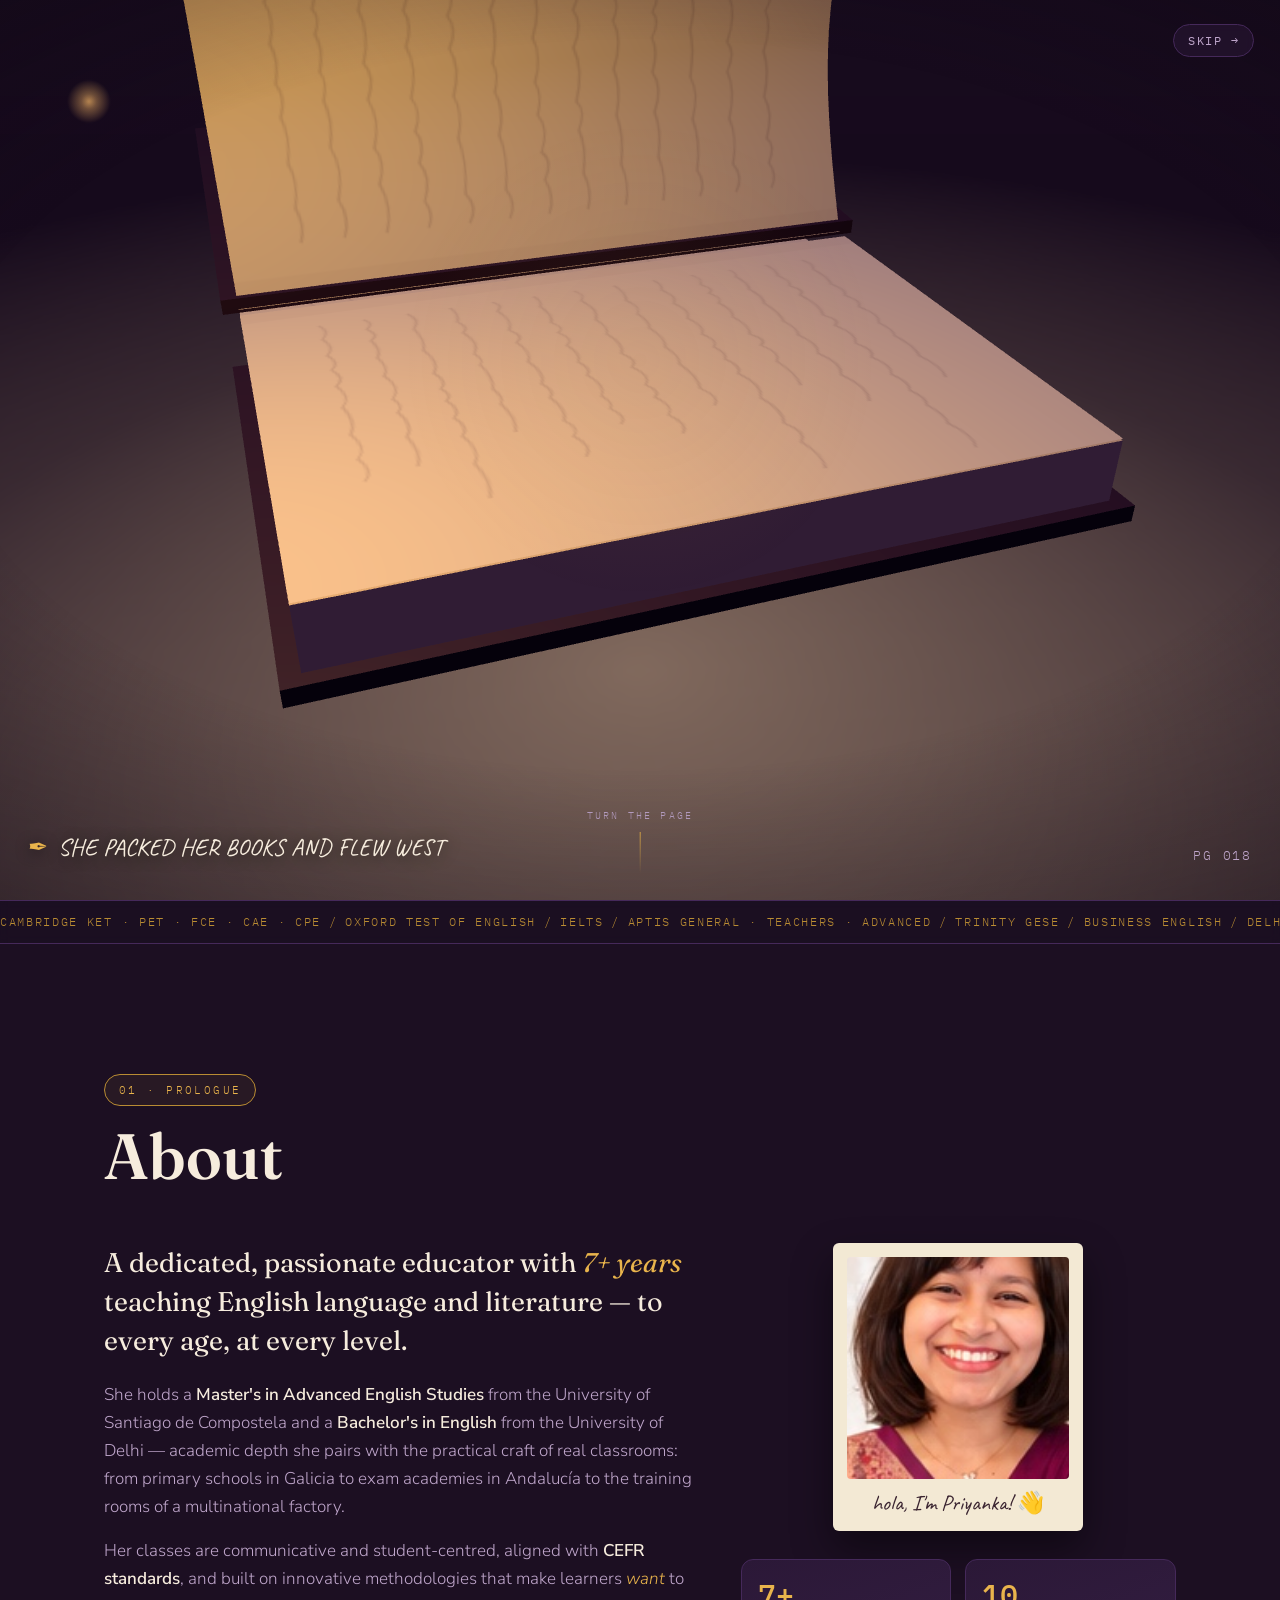
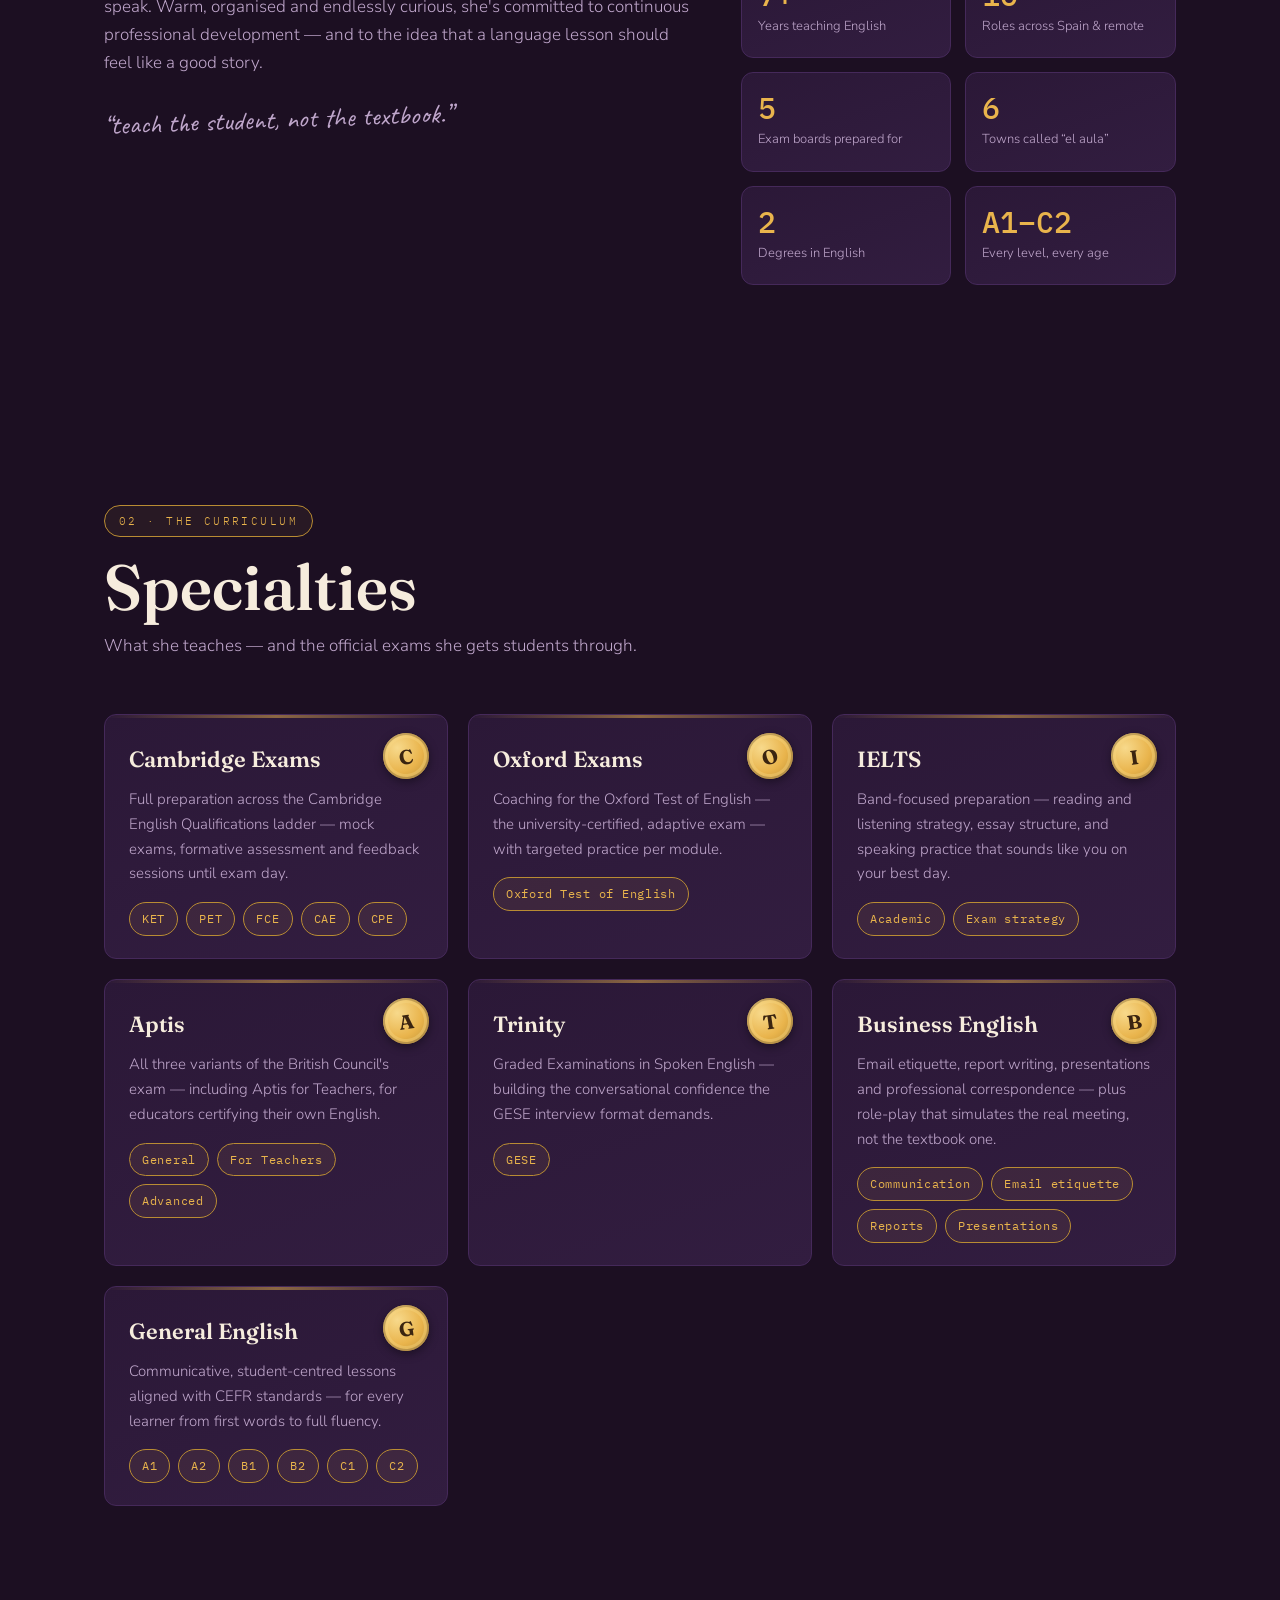
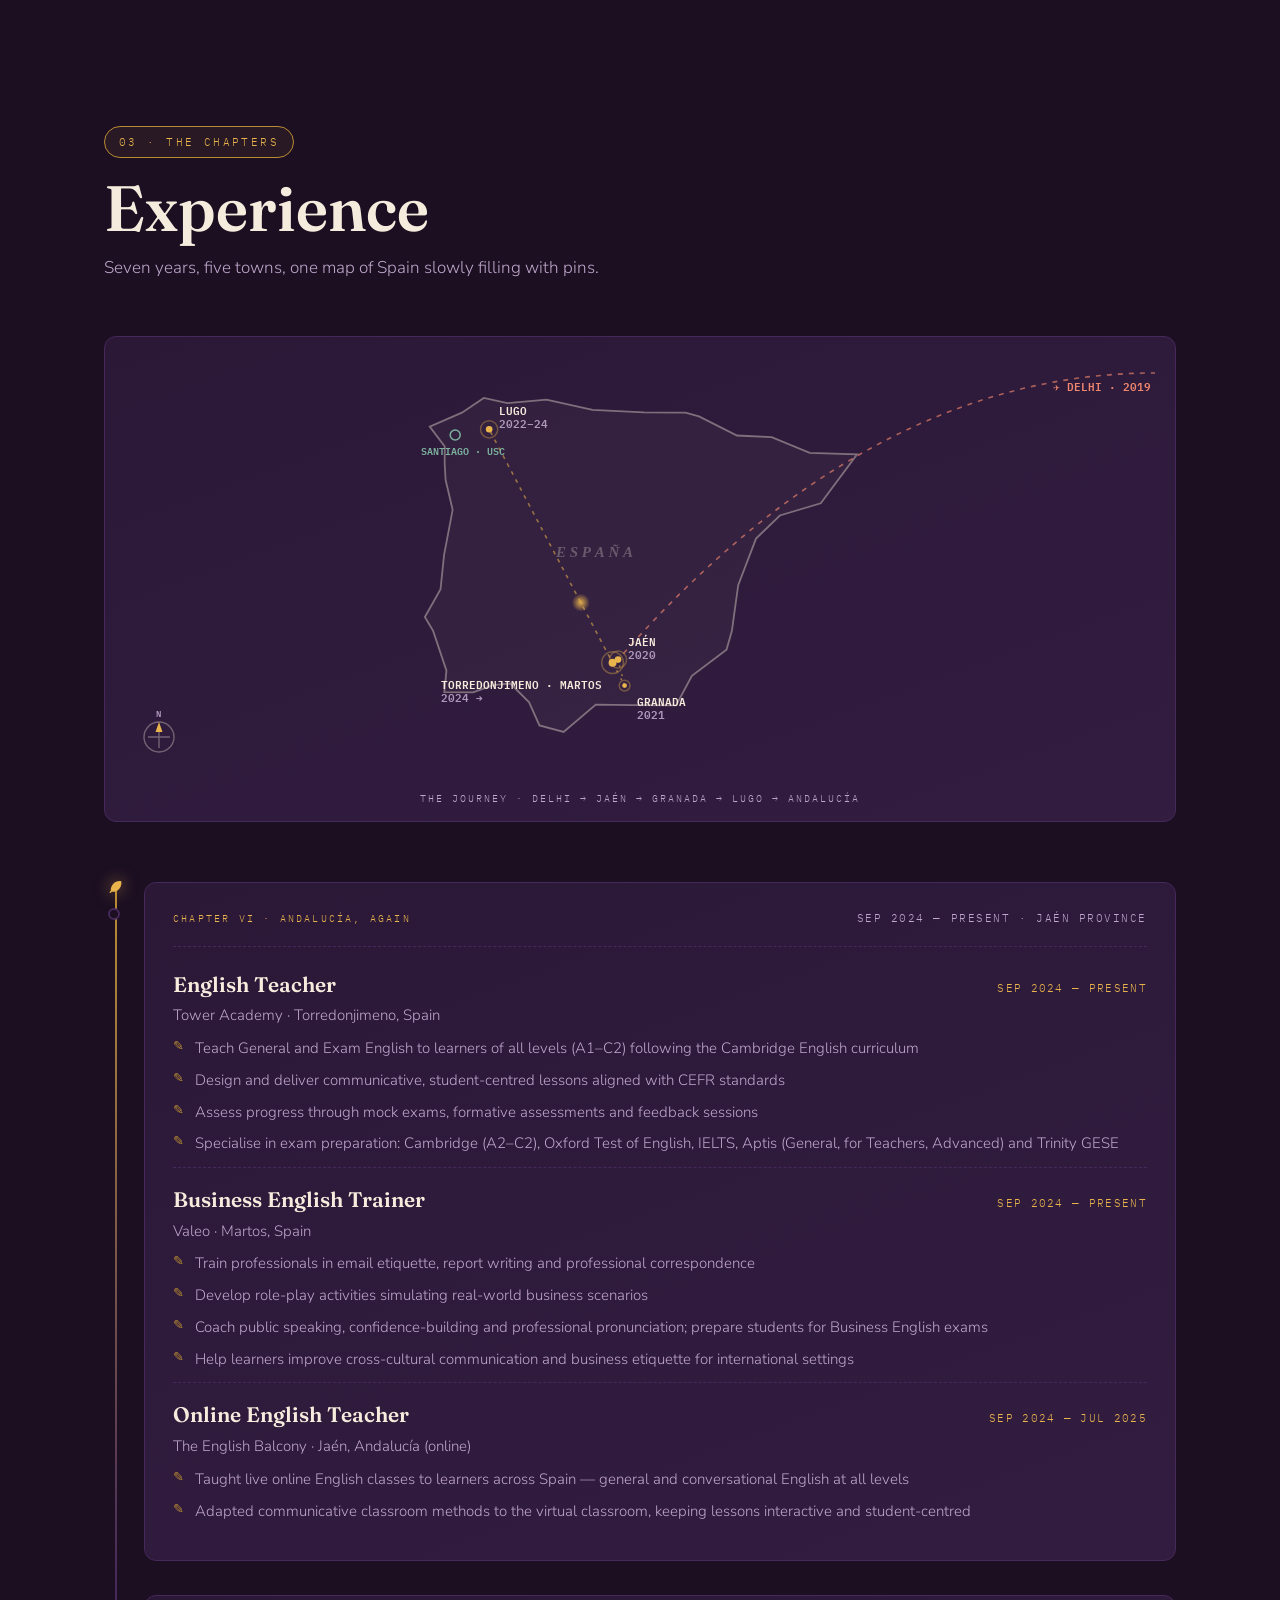
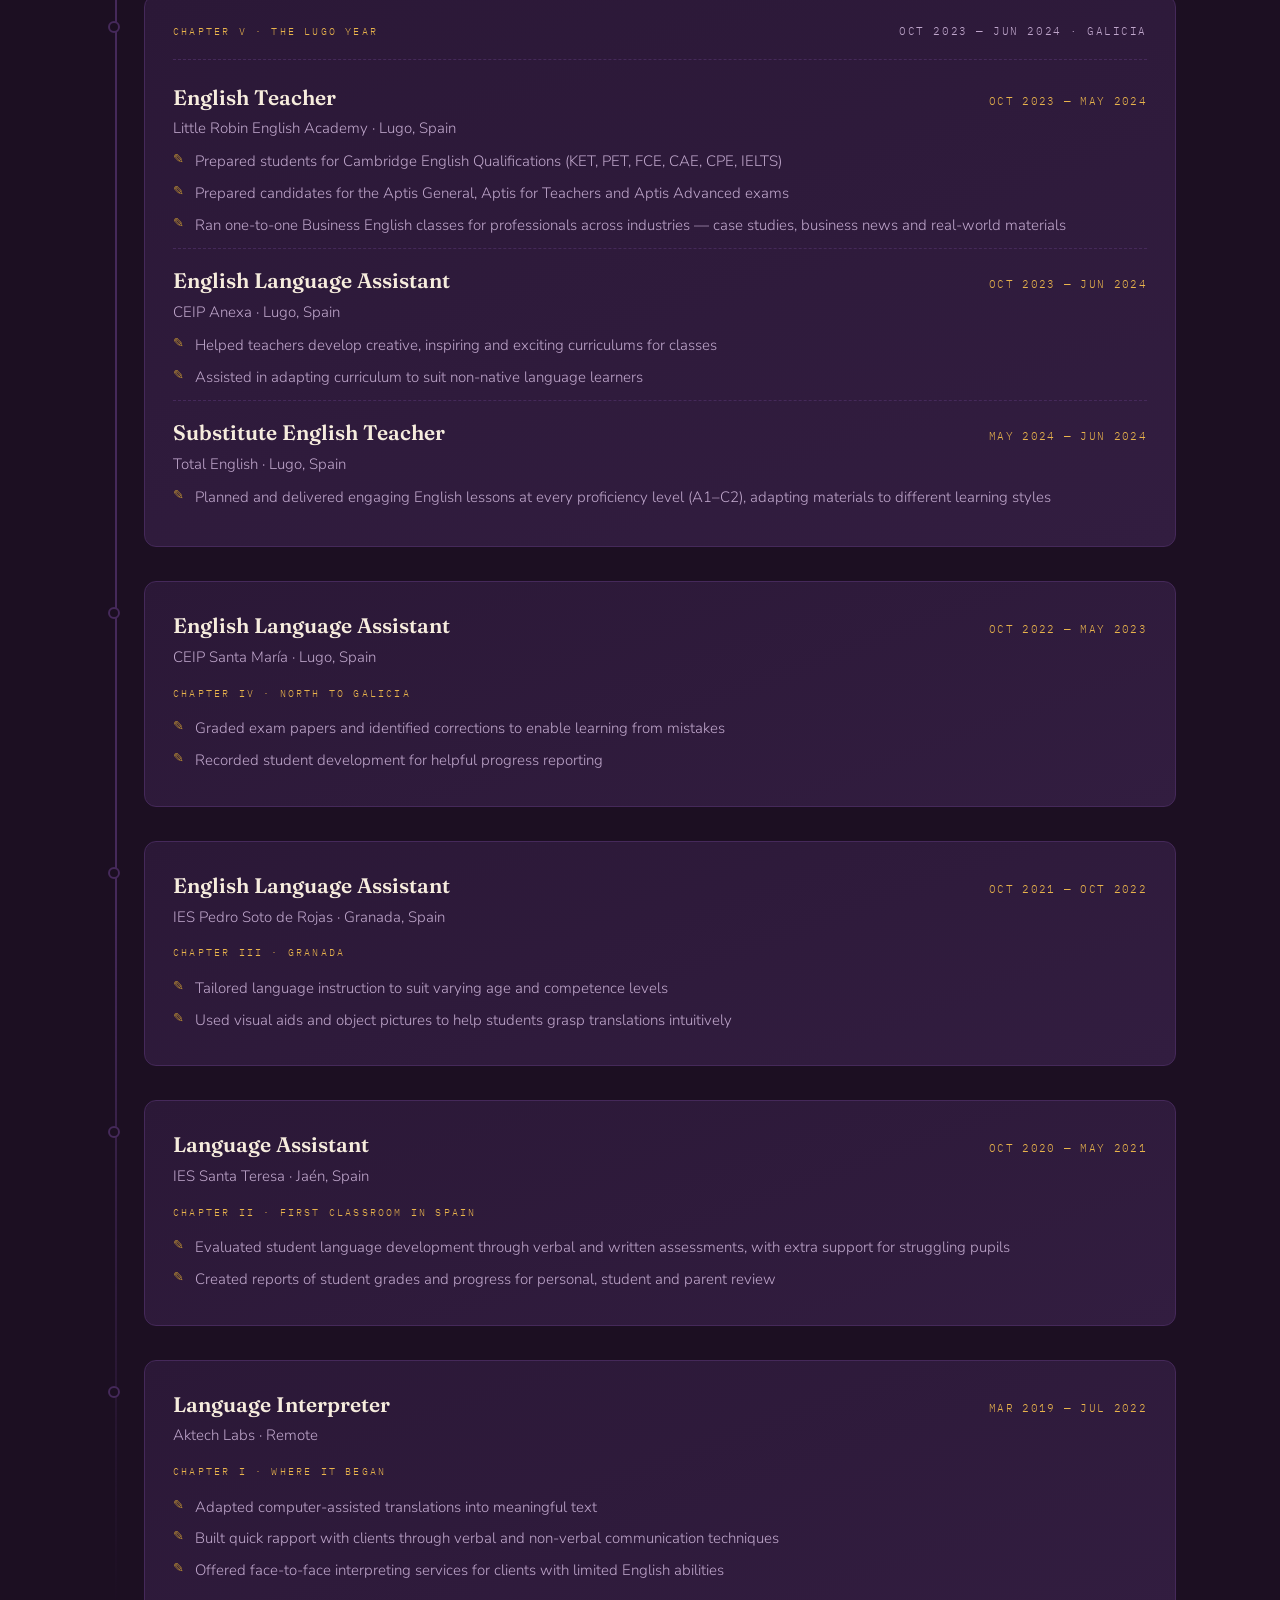
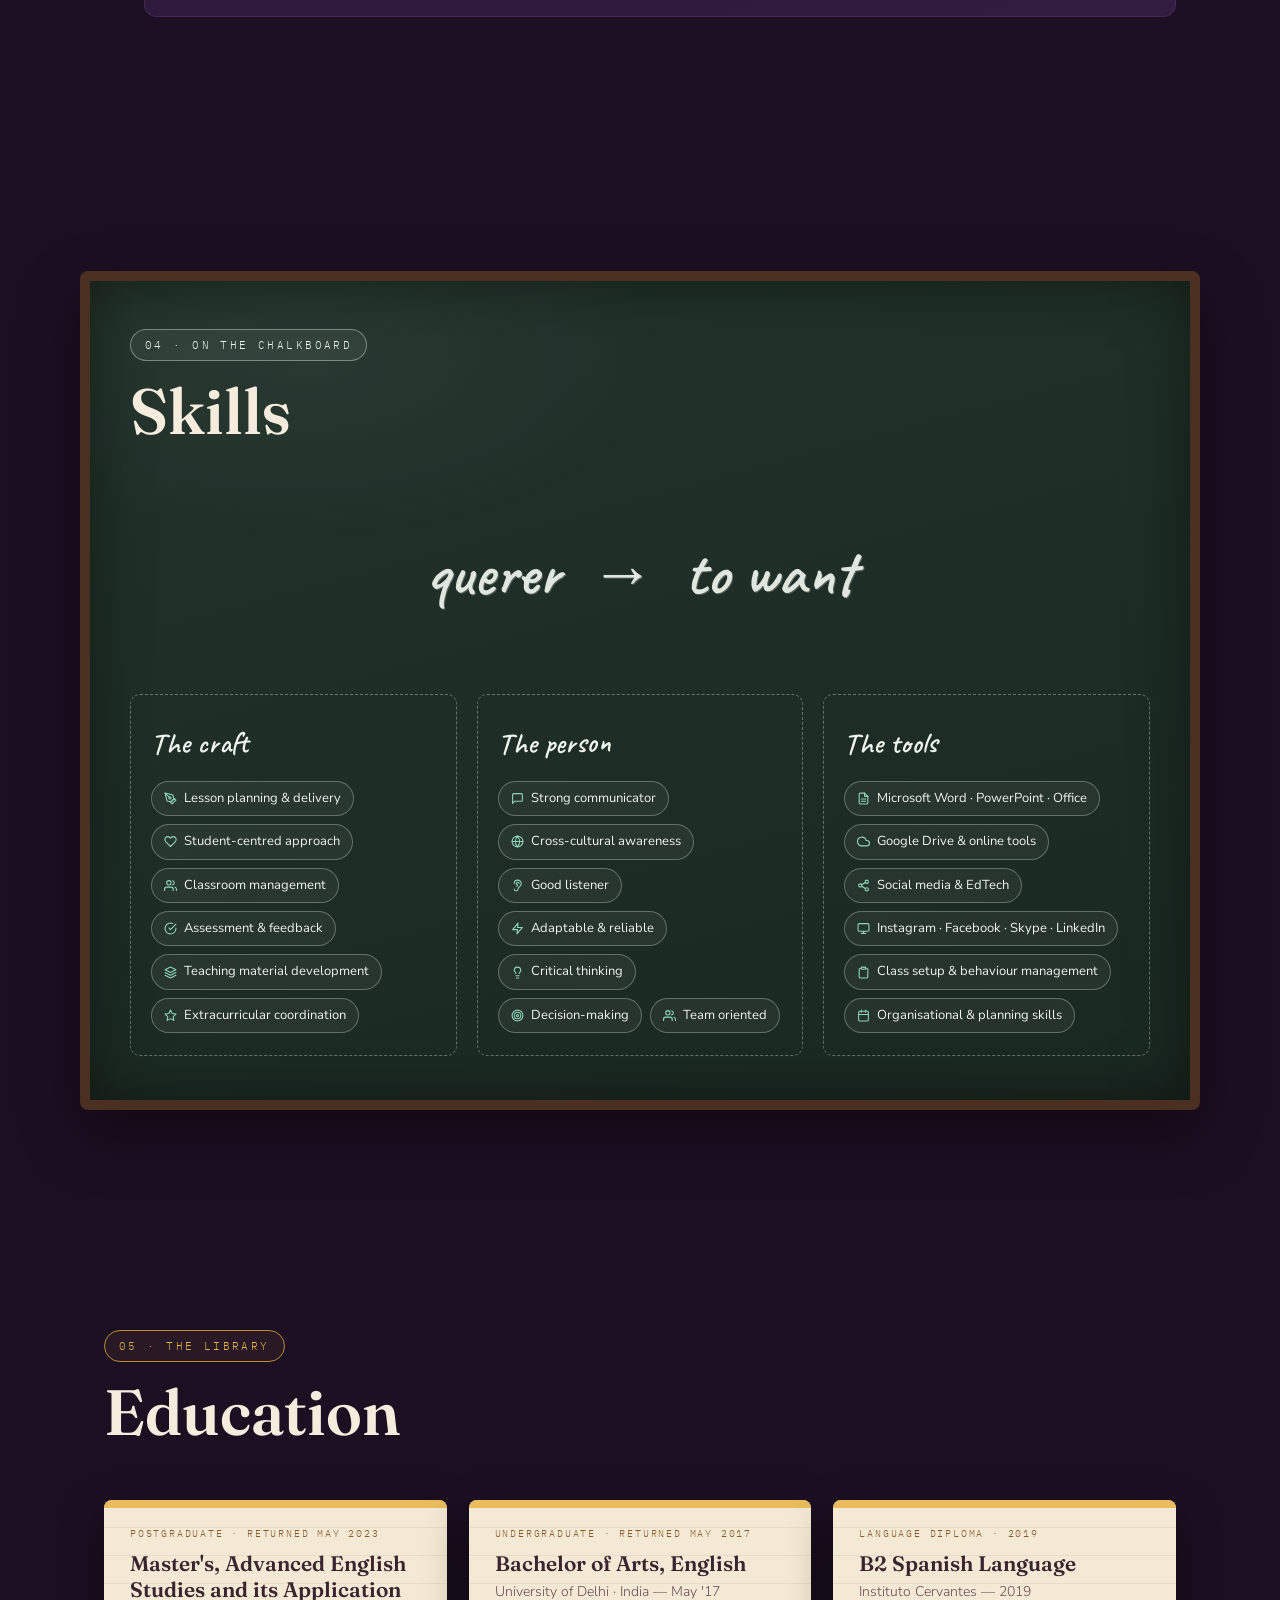
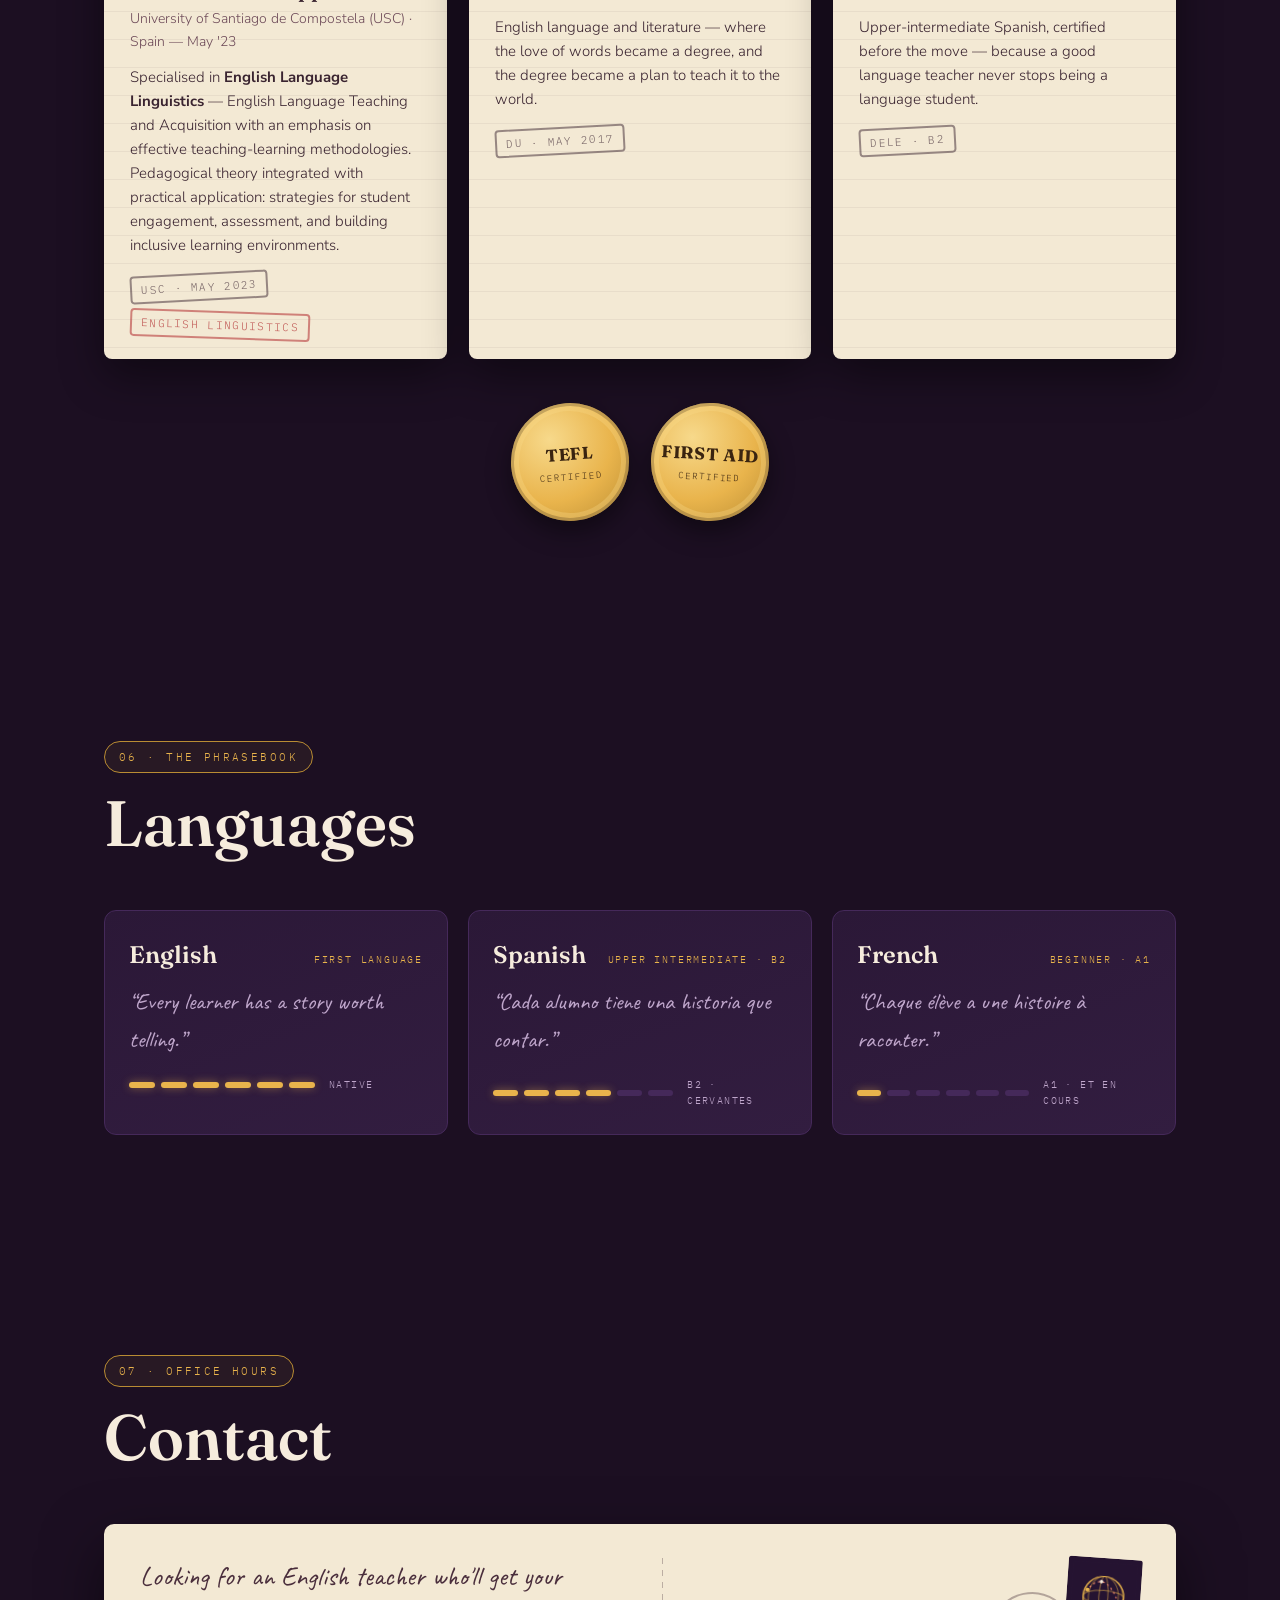
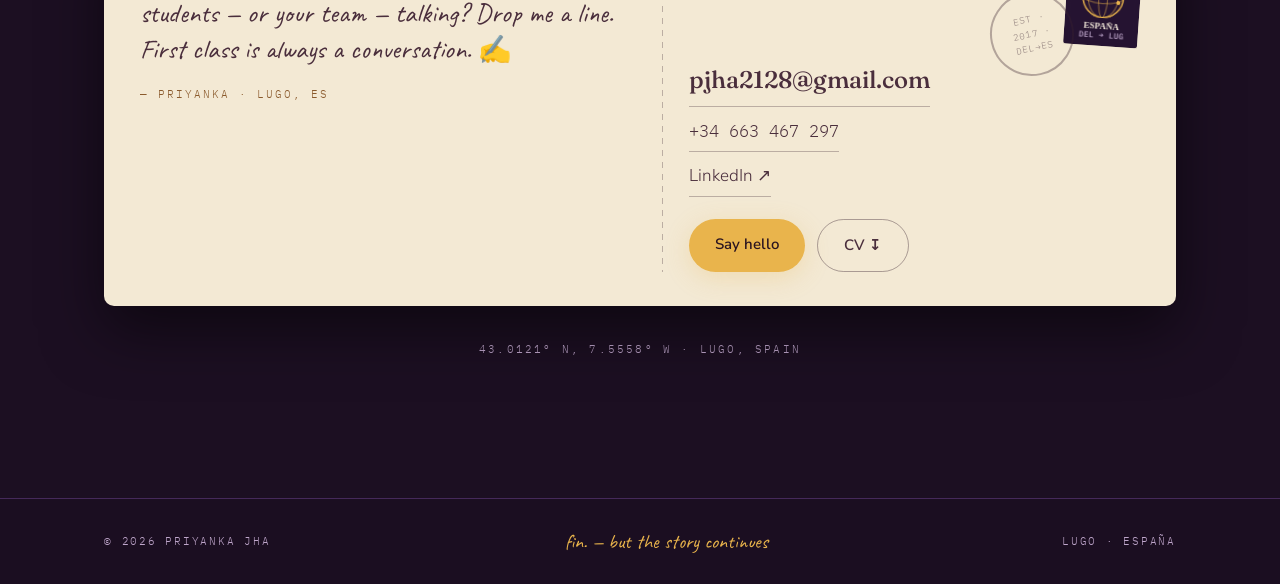
==== index.html @ 6e02c888 "Add lamplit-storybook 3D portfolio — book-opening intro, letter vortex, Spain journey map, chapter t" ====
<!DOCTYPE html>
<html lang="en">
<head>
  <meta charset="utf-8">
  <meta name="viewport" content="width=device-width, initial-scale=1">
  <title>Priyanka Jha — English Language Teacher · Cambridge · IELTS · Spain</title>
  <meta name="description" content="Priyanka Jha — English Language Teacher with 7+ years across Spain. Cambridge (KET–CPE), Oxford Test of English, IELTS, Aptis and Trinity GESE exam preparation, Business English, and classrooms from Lugo to Andalucía. Master's in Advanced English Studies (USC).">
  <meta name="author" content="Priyanka Jha">

  <link rel="canonical" href="https://ipjha.github.io/">
  <meta name="theme-color" content="#1c0f22">

  <!-- Open Graph -->
  <meta property="og:type" content="website">
  <meta property="og:title" content="Priyanka Jha — English Language Teacher · Cambridge · IELTS · Spain">
  <meta property="og:description" content="7+ years teaching English across Spain — exam preparation (Cambridge, Oxford, IELTS, Aptis, Trinity), Business English, and learners from A1 to C2.">
  <meta property="og:url" content="https://ipjha.github.io/">
  <meta property="og:site_name" content="Priyanka Jha">
  <meta name="twitter:card" content="summary">
  <meta name="twitter:title" content="Priyanka Jha — English Language Teacher">
  <meta name="twitter:description" content="7+ years teaching English across Spain — Cambridge, Oxford, IELTS, Aptis & Trinity exam prep, Business English, A1–C2.">

  <link rel="icon" type="image/svg+xml" href="favicon.svg">
  <link rel="icon" type="image/png" sizes="512x512" href="favicon.png">
  <link rel="apple-touch-icon" href="favicon.png">
  <link rel="manifest" href="manifest.json">

  <!-- Structured data -->
  <script type="application/ld+json">
  {
    "@context": "https://schema.org",
    "@type": "Person",
    "name": "Priyanka Jha",
    "url": "https://ipjha.github.io/",
    "jobTitle": "English Language Teacher",
    "worksFor": { "@type": "Organization", "name": "Tower Academy" },
    "address": { "@type": "PostalAddress", "addressLocality": "Lugo", "addressCountry": "ES" },
    "email": "mailto:pjha2128@gmail.com",
    "telephone": "+34663467297",
    "knowsAbout": ["English Language Teaching", "Cambridge English Qualifications", "IELTS", "Aptis", "Trinity GESE", "Oxford Test of English", "Business English", "TEFL", "Lesson Planning", "Classroom Management"],
    "knowsLanguage": ["en", "es", "fr", "hi"],
    "alumniOf": [
      { "@type": "CollegeOrUniversity", "name": "University of Santiago de Compostela" },
      { "@type": "CollegeOrUniversity", "name": "University of Delhi" }
    ],
    "sameAs": ["https://www.linkedin.com/in/priyanka-jha-652b40142"]
  }
  </script>

  <link rel="preconnect" href="https://fonts.googleapis.com">
  <link rel="preconnect" href="https://fonts.gstatic.com" crossorigin>
  <link href="https://fonts.googleapis.com/css2?family=Fraunces:opsz,wght@9..144,300;9..144,400;9..144,500;9..144,600;9..144,700&family=Nunito+Sans:opsz,wght@6..12,300;6..12,400;6..12,600;6..12,700&family=Caveat:wght@500;600&family=IBM+Plex+Mono:wght@400;500&display=swap" rel="stylesheet">

  <link rel="stylesheet" href="assets/css/main.css">
</head>
<body>

  <!-- 3D storybook study (whole-page backdrop) -->
  <div class="scene" id="scene" aria-hidden="true"><canvas id="webgl"></canvas></div>

  <!-- cursor lamplight -->
  <div class="spotlight" id="spotlight" aria-hidden="true"></div>

  <!-- scroll progress: a bookmark ribbon down the right edge -->
  <div class="ribbon" aria-hidden="true">
    <span class="ribbon__mark" id="scrollMark">
      <svg viewBox="0 0 24 24" width="13" height="13" fill="currentColor"><path d="M6 2h12a1 1 0 0 1 1 1v19l-7-4.5L5 22V3a1 1 0 0 1 1-1z"/></svg>
    </span>
  </div>

  <!-- intro: the book opens -->
  <div class="intro" id="intro">
    <div class="intro__vignette" aria-hidden="true"></div>
    <div class="intro__hud" aria-hidden="true">
      <span class="intro__quill">✒</span>
      <span id="introLine">CHAPTER I · A GIRL WHO LOVED WORDS</span>
    </div>
    <div class="intro__page mono" aria-hidden="true">PG&nbsp;<span id="introPage">001</span></div>
    <button class="intro__skip mono" id="introSkip">SKIP →</button>
  </div>

  <!-- ================= NAV ================= -->
  <header class="nav" id="nav">
    <div class="nav__inner">
      <a href="#home" class="nav__brand" aria-label="Home">
        <span class="brand__mark" aria-hidden="true">PJ</span>
        <span class="brand__code" aria-hidden="true">EST. 2017 · ES</span>
      </a>
      <nav class="nav__links" id="navLinks" aria-label="Primary">
        <a href="#about">About</a>
        <a href="#curriculum">Curriculum</a>
        <a href="#experience">Chapters</a>
        <a href="#skills">Chalkboard</a>
        <a href="#education">Education</a>
        <a href="#languages">Languages</a>
        <a href="#contact">Contact</a>
        <a class="nav__cta" href="Priyanka_Jha_CV.png" target="_blank" rel="noopener">CV ↧</a>
      </nav>
      <button class="nav__burger" id="burger" aria-label="Menu" aria-expanded="false" aria-controls="navLinks">
        <span></span><span></span>
      </button>
    </div>
  </header>

  <main id="main">

  <!-- ================= HERO ================= -->
  <section class="hero" id="home">
    <div class="hero__inner">
      <p class="hero__eyebrow reveal"><span class="dot dot--live" aria-hidden="true"></span>Now teaching in Andalucía, Spain</p>

      <h1 class="hero__name">
        <span class="hero__line"><span class="hero__word">PRIYANKA</span></span>
        <span class="hero__line"><span class="hero__word hero__word--outline">JHA</span></span>
      </h1>

      <p class="hero__role reveal">English Language Teacher — Cambridge · Oxford · IELTS · Aptis · Trinity</p>
      <p class="hero__sub reveal">She left Delhi with a degree in English and a one-way ticket to Spain.
        Seven years of teaching later: five towns, hundreds of students from six-year-olds to executives,
        and one simple belief — <em class="hand">every learner has a story worth telling in English.</em></p>

      <div class="hero__cta reveal">
        <a class="btn btn--gold" href="#experience">Read her story</a>
        <a class="btn btn--ghost" href="Priyanka_Jha_CV.png" target="_blank" rel="noopener">Download CV</a>
      </div>

      <div class="hero__strip mono reveal" aria-hidden="true">
        <span>ES <b id="clock">--:--:--</b> CET</span>
        <span class="strip__sep">/</span>
        <span>7+ YRS · ENGLISH TEACHING</span>
        <span class="strip__sep">/</span>
        <span>LEVELS A1 → C2</span>
        <span class="strip__sep">/</span>
        <span>TEFL CERTIFIED</span>
      </div>
    </div>

    <a class="hero__scroll mono" href="#about" aria-label="Scroll to about">
      <span>TURN THE PAGE</span><span class="scroll__beam" aria-hidden="true"></span>
    </a>
  </section>

  <!-- ticker -->
  <div class="ticker" aria-hidden="true">
    <div class="ticker__track mono">
      <span>CAMBRIDGE KET · PET · FCE · CAE · CPE&ensp;/&ensp;OXFORD TEST OF ENGLISH&ensp;/&ensp;IELTS&ensp;/&ensp;APTIS GENERAL · TEACHERS · ADVANCED&ensp;/&ensp;TRINITY GESE&ensp;/&ensp;BUSINESS ENGLISH&ensp;/&ensp;DELHI → JAÉN → GRANADA → LUGO → ANDALUCÍA&ensp;/&ensp;</span>
      <span>CAMBRIDGE KET · PET · FCE · CAE · CPE&ensp;/&ensp;OXFORD TEST OF ENGLISH&ensp;/&ensp;IELTS&ensp;/&ensp;APTIS GENERAL · TEACHERS · ADVANCED&ensp;/&ensp;TRINITY GESE&ensp;/&ensp;BUSINESS ENGLISH&ensp;/&ensp;DELHI → JAÉN → GRANADA → LUGO → ANDALUCÍA&ensp;/&ensp;</span>
    </div>
  </div>

  <!-- ================= ABOUT ================= -->
  <section class="section" id="about">
    <div class="wrap">
      <header class="sec__head reveal">
        <span class="sec__tag mono">01 · PROLOGUE</span>
        <h2 class="sec__title">About</h2>
      </header>

      <div class="about">
        <div class="about__text reveal">
          <p class="about__lede">A dedicated, passionate educator with <em>7+ years</em> teaching English
            language and literature — to every age, at every level.</p>
          <p>She holds a <strong>Master's in Advanced English Studies</strong> from the University of Santiago
            de Compostela and a <strong>Bachelor's in English</strong> from the University of Delhi — academic
            depth she pairs with the practical craft of real classrooms: from primary schools in Galicia to
            exam academies in Andalucía to the training rooms of a multinational factory.</p>
          <p>Her classes are communicative and student-centred, aligned with <strong>CEFR standards</strong>,
            and built on innovative methodologies that make learners <em>want</em> to speak. Warm, organised
            and endlessly curious, she's committed to continuous professional development — and to the idea
            that a language lesson should feel like a good story.</p>
          <p class="about__note hand" aria-hidden="true">“teach the student, not the textbook.”</p>
        </div>

        <div class="about__side">
          <figure class="polaroid reveal reveal--flip" aria-label="Portrait of Priyanka Jha">
            <img src="images/priyanka.jpg" alt="Priyanka Jha smiling" width="137" height="137">
            <figcaption class="hand">hola, I'm Priyanka! 👋</figcaption>
          </figure>

          <ul class="stats" role="list">
            <li class="stat reveal" style="--i:0"><b class="stat__num mono" data-count="7" data-suffix="+">0</b><span class="stat__lbl">Years teaching English</span></li>
            <li class="stat reveal" style="--i:1"><b class="stat__num mono" data-count="10">0</b><span class="stat__lbl">Roles across Spain &amp; remote</span></li>
            <li class="stat reveal" style="--i:2"><b class="stat__num mono" data-count="5">0</b><span class="stat__lbl">Exam boards prepared for</span></li>
            <li class="stat reveal" style="--i:3"><b class="stat__num mono" data-count="6">0</b><span class="stat__lbl">Towns called “el aula”</span></li>
            <li class="stat reveal" style="--i:4"><b class="stat__num mono" data-count="2">0</b><span class="stat__lbl">Degrees in English</span></li>
            <li class="stat reveal" style="--i:5"><b class="stat__num mono">A1–C2</b><span class="stat__lbl">Every level, every age</span></li>
          </ul>
        </div>
      </div>
    </div>
  </section>

  <!-- ================= CURRICULUM / TEACHING SPECIALTIES ================= -->
  <section class="section" id="curriculum">
    <div class="wrap">
      <header class="sec__head reveal">
        <span class="sec__tag mono">02 · THE CURRICULUM</span>
        <h2 class="sec__title">Specialties</h2>
        <p class="sec__note">What she teaches — and the official exams she gets students through.</p>
      </header>

      <div class="courses">
        <article class="course reveal" style="--i:0">
          <span class="course__seal" aria-hidden="true">C</span>
          <h3>Cambridge Exams</h3>
          <p>Full preparation across the Cambridge English Qualifications ladder — mock exams, formative
            assessment and feedback sessions until exam day.</p>
          <ul class="chips chips--level" role="list"><li>KET</li><li>PET</li><li>FCE</li><li>CAE</li><li>CPE</li></ul>
        </article>

        <article class="course reveal" style="--i:1">
          <span class="course__seal" aria-hidden="true">O</span>
          <h3>Oxford Exams</h3>
          <p>Coaching for the Oxford Test of English — the university-certified, adaptive exam — with
            targeted practice per module.</p>
          <ul class="chips chips--level" role="list"><li>Oxford Test of English</li></ul>
        </article>

        <article class="course reveal" style="--i:2">
          <span class="course__seal" aria-hidden="true">I</span>
          <h3>IELTS</h3>
          <p>Band-focused preparation — reading and listening strategy, essay structure, and speaking
            practice that sounds like you on your best day.</p>
          <ul class="chips chips--level" role="list"><li>Academic</li><li>Exam strategy</li></ul>
        </article>

        <article class="course reveal" style="--i:3">
          <span class="course__seal" aria-hidden="true">A</span>
          <h3>Aptis</h3>
          <p>All three variants of the British Council's exam — including Aptis for Teachers, for
            educators certifying their own English.</p>
          <ul class="chips chips--level" role="list"><li>General</li><li>For Teachers</li><li>Advanced</li></ul>
        </article>

        <article class="course reveal" style="--i:4">
          <span class="course__seal" aria-hidden="true">T</span>
          <h3>Trinity</h3>
          <p>Graded Examinations in Spoken English — building the conversational confidence the GESE
            interview format demands.</p>
          <ul class="chips chips--level" role="list"><li>GESE</li></ul>
        </article>

        <article class="course reveal" style="--i:5">
          <span class="course__seal" aria-hidden="true">B</span>
          <h3>Business English</h3>
          <p>Email etiquette, report writing, presentations and professional correspondence — plus role-play
            that simulates the real meeting, not the textbook one.</p>
          <ul class="chips chips--level" role="list"><li>Communication</li><li>Email etiquette</li><li>Reports</li><li>Presentations</li></ul>
        </article>

        <article class="course reveal" style="--i:6">
          <span class="course__seal" aria-hidden="true">G</span>
          <h3>General English</h3>
          <p>Communicative, student-centred lessons aligned with CEFR standards — for every learner from
            first words to full fluency.</p>
          <ul class="chips chips--level" role="list"><li>A1</li><li>A2</li><li>B1</li><li>B2</li><li>C1</li><li>C2</li></ul>
        </article>
      </div>
    </div>
  </section>

  <!-- ================= EXPERIENCE / CHAPTERS ================= -->
  <section class="section" id="experience">
    <div class="wrap">
      <header class="sec__head reveal">
        <span class="sec__tag mono">03 · THE CHAPTERS</span>
        <h2 class="sec__title">Experience</h2>
        <p class="sec__note">Seven years, five towns, one map of Spain slowly filling with pins.</p>
      </header>

      <!-- the journey, sketched -->
      <div class="mapcard reveal" aria-hidden="true">
        <canvas id="mapCanvas"></canvas>
        <span class="mapcard__lbl mono">THE JOURNEY · DELHI → JAÉN → GRANADA → LUGO → ANDALUCÍA</span>
      </div>

      <ol class="story" role="list" id="story">
        <span class="story__quill" id="storyQuill" aria-hidden="true">
          <svg viewBox="0 0 24 24" width="16" height="16" fill="currentColor"><path d="M20.24 3.76c-3.87-1.5-9.06.06-12.2 3.2C4.9 10.1 3.7 14.4 4.3 17.58l-1.6 1.6a1 1 0 1 0 1.42 1.41l1.6-1.6c3.18.61 7.47-.6 10.61-3.74 3.14-3.14 4.7-8.33 3.2-12.2a1.1 1.1 0 0 0-.29-.29zM8.6 15.4c2.2-4.3 5.6-7.3 8.9-8.9-4.06 1.06-7.84 4.84-8.9 8.9z"/></svg>
        </span>

        <li class="leg reveal" style="--i:0">
          <span class="leg__node leg__node--now" aria-hidden="true"></span>
          <div class="leg__card">
            <div class="leg__firm">
              <span class="leg__chapter mono">CHAPTER VI · ANDALUCÍA, AGAIN</span>
              <span class="leg__stay mono">SEP 2024 — PRESENT · JAÉN PROVINCE</span>
            </div>

            <div class="role">
              <div class="leg__top">
                <h3>English Teacher</h3>
                <span class="leg__when mono">SEP 2024 — PRESENT</span>
              </div>
              <p class="leg__org">Tower Academy · Torredonjimeno, Spain</p>
              <ul class="leg__points">
                <li>Teach General and Exam English to learners of all levels (A1–C2) following the Cambridge English curriculum</li>
                <li>Design and deliver communicative, student-centred lessons aligned with CEFR standards</li>
                <li>Assess progress through mock exams, formative assessments and feedback sessions</li>
                <li>Specialise in exam preparation: Cambridge (A2–C2), Oxford Test of English, IELTS, Aptis (General, for Teachers, Advanced) and Trinity GESE</li>
              </ul>
            </div>

            <div class="role">
              <div class="leg__top">
                <h3>Business English Trainer</h3>
                <span class="leg__when mono">SEP 2024 — PRESENT</span>
              </div>
              <p class="leg__org">Valeo · Martos, Spain</p>
              <ul class="leg__points">
                <li>Train professionals in email etiquette, report writing and professional correspondence</li>
                <li>Develop role-play activities simulating real-world business scenarios</li>
                <li>Coach public speaking, confidence-building and professional pronunciation; prepare students for Business English exams</li>
                <li>Help learners improve cross-cultural communication and business etiquette for international settings</li>
              </ul>
            </div>

            <div class="role">
              <div class="leg__top">
                <h3>Online English Teacher</h3>
                <span class="leg__when mono">SEP 2024 — JUL 2025</span>
              </div>
              <p class="leg__org">The English Balcony · Jaén, Andalucía (online)</p>
              <ul class="leg__points">
                <li>Taught live online English classes to learners across Spain — general and conversational English at all levels</li>
                <li>Adapted communicative classroom methods to the virtual classroom, keeping lessons interactive and student-centred</li>
              </ul>
            </div>
          </div>
        </li>

        <li class="leg reveal" style="--i:1">
          <span class="leg__node" aria-hidden="true"></span>
          <div class="leg__card">
            <div class="leg__firm">
              <span class="leg__chapter mono">CHAPTER V · THE LUGO YEAR</span>
              <span class="leg__stay mono">OCT 2023 — JUN 2024 · GALICIA</span>
            </div>

            <div class="role">
              <div class="leg__top">
                <h3>English Teacher</h3>
                <span class="leg__when mono">OCT 2023 — MAY 2024</span>
              </div>
              <p class="leg__org">Little Robin English Academy · Lugo, Spain</p>
              <ul class="leg__points">
                <li>Prepared students for Cambridge English Qualifications (KET, PET, FCE, CAE, CPE, IELTS)</li>
                <li>Prepared candidates for the Aptis General, Aptis for Teachers and Aptis Advanced exams</li>
                <li>Ran one-to-one Business English classes for professionals across industries — case studies, business news and real-world materials</li>
              </ul>
            </div>

            <div class="role">
              <div class="leg__top">
                <h3>English Language Assistant</h3>
                <span class="leg__when mono">OCT 2023 — JUN 2024</span>
              </div>
              <p class="leg__org">CEIP Anexa · Lugo, Spain</p>
              <ul class="leg__points">
                <li>Helped teachers develop creative, inspiring and exciting curriculums for classes</li>
                <li>Assisted in adapting curriculum to suit non-native language learners</li>
              </ul>
            </div>

            <div class="role">
              <div class="leg__top">
                <h3>Substitute English Teacher</h3>
                <span class="leg__when mono">MAY 2024 — JUN 2024</span>
              </div>
              <p class="leg__org">Total English · Lugo, Spain</p>
              <ul class="leg__points">
                <li>Planned and delivered engaging English lessons at every proficiency level (A1–C2), adapting materials to different learning styles</li>
              </ul>
            </div>
          </div>
        </li>

        <li class="leg reveal" style="--i:2">
          <span class="leg__node" aria-hidden="true"></span>
          <div class="leg__card">
            <div class="leg__top">
              <h3>English Language Assistant</h3>
              <span class="leg__when mono">OCT 2022 — MAY 2023</span>
            </div>
            <p class="leg__org">CEIP Santa María · Lugo, Spain</p>
            <span class="leg__chapter mono">CHAPTER IV · NORTH TO GALICIA</span>
            <ul class="leg__points">
              <li>Graded exam papers and identified corrections to enable learning from mistakes</li>
              <li>Recorded student development for helpful progress reporting</li>
            </ul>
          </div>
        </li>

        <li class="leg reveal" style="--i:3">
          <span class="leg__node" aria-hidden="true"></span>
          <div class="leg__card">
            <div class="leg__top">
              <h3>English Language Assistant</h3>
              <span class="leg__when mono">OCT 2021 — OCT 2022</span>
            </div>
            <p class="leg__org">IES Pedro Soto de Rojas · Granada, Spain</p>
            <span class="leg__chapter mono">CHAPTER III · GRANADA</span>
            <ul class="leg__points">
              <li>Tailored language instruction to suit varying age and competence levels</li>
              <li>Used visual aids and object pictures to help students grasp translations intuitively</li>
            </ul>
          </div>
        </li>

        <li class="leg reveal" style="--i:4">
          <span class="leg__node" aria-hidden="true"></span>
          <div class="leg__card">
            <div class="leg__top">
              <h3>Language Assistant</h3>
              <span class="leg__when mono">OCT 2020 — MAY 2021</span>
            </div>
            <p class="leg__org">IES Santa Teresa · Jaén, Spain</p>
            <span class="leg__chapter mono">CHAPTER II · FIRST CLASSROOM IN SPAIN</span>
            <ul class="leg__points">
              <li>Evaluated student language development through verbal and written assessments, with extra support for struggling pupils</li>
              <li>Created reports of student grades and progress for personal, student and parent review</li>
            </ul>
          </div>
        </li>

        <li class="leg reveal" style="--i:5">
          <span class="leg__node" aria-hidden="true"></span>
          <div class="leg__card">
            <div class="leg__top">
              <h3>Language Interpreter</h3>
              <span class="leg__when mono">MAR 2019 — JUL 2022</span>
            </div>
            <p class="leg__org">Aktech Labs · Remote</p>
            <span class="leg__chapter mono">CHAPTER I · WHERE IT BEGAN</span>
            <ul class="leg__points">
              <li>Adapted computer-assisted translations into meaningful text</li>
              <li>Built quick rapport with clients through verbal and non-verbal communication techniques</li>
              <li>Offered face-to-face interpreting services for clients with limited English abilities</li>
            </ul>
          </div>
        </li>
      </ol>
    </div>
  </section>

  <!-- ================= SKILLS / THE CHALKBOARD ================= -->
  <section class="section section--board" id="skills">
    <div class="wrap">
      <header class="sec__head reveal">
        <span class="sec__tag mono">04 · ON THE CHALKBOARD</span>
        <h2 class="sec__title">Skills</h2>
      </header>

      <div class="chalk reveal" aria-hidden="true"><canvas id="chalkCanvas"></canvas></div>

      <div class="panels">
        <div class="panel panel--chalk reveal" style="--i:0">
          <h3 class="panel__name hand">The craft</h3>
          <ul class="chips" role="list"><li data-icon="pen">Lesson planning &amp; delivery</li><li data-icon="heart">Student-centred approach</li><li data-icon="users">Classroom management</li><li data-icon="check">Assessment &amp; feedback</li><li data-icon="layers">Teaching material development</li><li data-icon="star">Extracurricular coordination</li></ul>
        </div>
        <div class="panel panel--chalk reveal" style="--i:1">
          <h3 class="panel__name hand">The person</h3>
          <ul class="chips" role="list"><li data-icon="chat">Strong communicator</li><li data-icon="globe">Cross-cultural awareness</li><li data-icon="ear">Good listener</li><li data-icon="spark">Adaptable &amp; reliable</li><li data-icon="bulb">Critical thinking</li><li data-icon="target">Decision-making</li><li data-icon="users">Team oriented</li></ul>
        </div>
        <div class="panel panel--chalk reveal" style="--i:2">
          <h3 class="panel__name hand">The tools</h3>
          <ul class="chips" role="list"><li data-icon="doc">Microsoft Word · PowerPoint · Office</li><li data-icon="cloud">Google Drive &amp; online tools</li><li data-icon="share">Social media &amp; EdTech</li><li data-icon="monitor">Instagram · Facebook · Skype · LinkedIn</li><li data-icon="clipboard">Class setup &amp; behaviour management</li><li data-icon="calendar">Organisational &amp; planning skills</li></ul>
        </div>
      </div>
    </div>
  </section>

  <!-- ================= EDUCATION / LIBRARY CARDS ================= -->
  <section class="section" id="education">
    <div class="wrap">
      <header class="sec__head reveal">
        <span class="sec__tag mono">05 · THE LIBRARY</span>
        <h2 class="sec__title">Education</h2>
      </header>

      <div class="cards">
        <article class="libcard reveal reveal--flip" style="--i:0">
          <div class="libcard__head">
            <span class="libcard__label mono">POSTGRADUATE · RETURNED MAY 2023</span>
            <h3>Master's, Advanced English Studies and its Application</h3>
            <p class="libcard__school">University of Santiago de Compostela (USC) · Spain — May '23</p>
          </div>
          <p class="libcard__body">Specialised in <strong>English Language Linguistics</strong> — English
            Language Teaching and Acquisition with an emphasis on effective teaching-learning methodologies.
            Pedagogical theory integrated with practical application: strategies for student engagement,
            assessment, and building inclusive learning environments.</p>
          <div class="libcard__stamps mono" aria-hidden="true">
            <span class="stamp">USC · MAY 2023</span>
            <span class="stamp stamp--red">ENGLISH LINGUISTICS</span>
          </div>
        </article>

        <article class="libcard reveal reveal--flip" style="--i:1">
          <div class="libcard__head">
            <span class="libcard__label mono">UNDERGRADUATE · RETURNED MAY 2017</span>
            <h3>Bachelor of Arts, English</h3>
            <p class="libcard__school">University of Delhi · India — May '17</p>
          </div>
          <p class="libcard__body">English language and literature — where the love of words became a degree,
            and the degree became a plan to teach it to the world.</p>
          <div class="libcard__stamps mono" aria-hidden="true">
            <span class="stamp">DU · MAY 2017</span>
          </div>
        </article>

        <article class="libcard reveal reveal--flip" style="--i:2">
          <div class="libcard__head">
            <span class="libcard__label mono">LANGUAGE DIPLOMA · 2019</span>
            <h3>B2 Spanish Language</h3>
            <p class="libcard__school">Instituto Cervantes — 2019</p>
          </div>
          <p class="libcard__body">Upper-intermediate Spanish, certified before the move — because a good
            language teacher never stops being a language student.</p>
          <div class="libcard__stamps mono" aria-hidden="true">
            <span class="stamp">DELE · B2</span>
          </div>
        </article>
      </div>

      <div class="seals reveal">
        <span class="sealbadge" title="TEFL Certified"><b>TEFL</b><i>CERTIFIED</i></span>
        <span class="sealbadge" title="First Aid Certified"><b>FIRST AID</b><i>CERTIFIED</i></span>
      </div>
    </div>
  </section>

  <!-- ================= LANGUAGES / PHRASEBOOK ================= -->
  <section class="section" id="languages">
    <div class="wrap">
      <header class="sec__head reveal">
        <span class="sec__tag mono">06 · THE PHRASEBOOK</span>
        <h2 class="sec__title">Languages</h2>
      </header>

      <div class="phrases">
        <article class="phrase reveal" style="--i:0">
          <div class="phrase__head">
            <h3>English</h3>
            <span class="phrase__level mono">FIRST LANGUAGE</span>
          </div>
          <p class="phrase__line hand">“Every learner has a story worth telling.”</p>
          <div class="cefr" role="img" aria-label="English: native level">
            <i class="on"></i><i class="on"></i><i class="on"></i><i class="on"></i><i class="on"></i><i class="on"></i>
            <span class="cefr__lbl mono">NATIVE</span>
          </div>
        </article>

        <article class="phrase reveal" style="--i:1">
          <div class="phrase__head">
            <h3>Spanish</h3>
            <span class="phrase__level mono">UPPER INTERMEDIATE · B2</span>
          </div>
          <p class="phrase__line hand">“Cada alumno tiene una historia que contar.”</p>
          <div class="cefr" role="img" aria-label="Spanish: B2, upper intermediate">
            <i class="on"></i><i class="on"></i><i class="on"></i><i class="on"></i><i></i><i></i>
            <span class="cefr__lbl mono">B2 · CERVANTES</span>
          </div>
        </article>

        <article class="phrase reveal" style="--i:2">
          <div class="phrase__head">
            <h3>French</h3>
            <span class="phrase__level mono">BEGINNER · A1</span>
          </div>
          <p class="phrase__line hand">“Chaque élève a une histoire à raconter.”</p>
          <div class="cefr" role="img" aria-label="French: A1, beginner">
            <i class="on"></i><i></i><i></i><i></i><i></i><i></i>
            <span class="cefr__lbl mono">A1 · ET EN COURS</span>
          </div>
        </article>
      </div>
    </div>
  </section>

  <!-- ================= CONTACT / OFFICE HOURS ================= -->
  <section class="section section--contact" id="contact">
    <div class="wrap">
      <header class="sec__head reveal">
        <span class="sec__tag mono">07 · OFFICE HOURS</span>
        <h2 class="sec__title">Contact</h2>
      </header>

      <div class="postcard reveal reveal--flip">
        <div class="postcard__left">
          <p class="postcard__hand hand">Looking for an English teacher who'll get your students —
            or your team — talking? Drop me a line. First class is always a conversation. ✍️</p>
          <p class="postcard__from mono">— PRIYANKA · LUGO, ES</p>
        </div>
        <div class="postcard__divider" aria-hidden="true"></div>
        <div class="postcard__right">
          <span class="postcard__stamp" aria-hidden="true">
            <canvas id="stampCanvas"></canvas>
          </span>
          <span class="postcard__postmark mono" aria-hidden="true">EST · 2017 · DEL→ES</span>
          <address class="postcard__lines">
            <a class="postcard__mail" href="mailto:pjha2128@gmail.com">pjha2128@gmail.com</a>
            <a href="tel:+34663467297" class="mono">+34 663 467 297</a>
            <a href="https://www.linkedin.com/in/priyanka-jha-652b40142" target="_blank" rel="noopener">LinkedIn ↗</a>
          </address>
          <div class="postcard__cta">
            <a class="btn btn--gold" href="mailto:pjha2128@gmail.com">Say hello</a>
            <a class="btn btn--ghost" href="Priyanka_Jha_CV.png" target="_blank" rel="noopener">CV ↧</a>
          </div>
        </div>
      </div>

      <p class="contact__loc mono reveal">43.0121° N, 7.5558° W · LUGO, SPAIN</p>
    </div>
  </section>

  </main>

  <footer class="footer">
    <div class="wrap footer__inner mono">
      <span>© 2026 PRIYANKA JHA</span>
      <span class="hand footer__hand">fin. — but the story continues</span>
      <span>LUGO · ESPAÑA</span>
    </div>
  </footer>

  <script type="importmap">
    { "imports": { "three": "./assets/vendor/three.module.min.js" } }
  </script>
  <script type="module" src="assets/js/scene.js"></script>
  <script type="module" src="assets/js/widgets.js"></script>
  <script src="assets/js/main.js" defer></script>
</body>
</html>
---- assets/css/main.css ----
/* ============================================================
   Priyanka Jha — storybook-study portfolio
   Palette: plum night · lamplight gold · parchment cream ·
   chalk sage. Type: Fraunces (storybook) / Nunito Sans /
   Caveat (margin notes) / Plex Mono (catalogue tags).
   ============================================================ */

:root {
  --bg0: #1c0f22;
  --bg1: #251331;
  --panel: #2b1837;
  --panel-2: #321d40;
  --line: #45295a;
  --ink: #f6ecdd;
  --muted: #bfa6cb;
  --gold: #e9b44c;
  --gold-dim: #b98c33;
  --coral: #f0876d;
  --sage: #8fd6b7;
  --chalk: #eef4ec;
  --board: #22322b;
  --paper: #f3e9d4;
  --paper-ink: #3a2430;
  --display: "Fraunces", Georgia, serif;
  --body: "Nunito Sans", system-ui, sans-serif;
  --hand: "Caveat", cursive;
  --mono: "IBM Plex Mono", ui-monospace, monospace;
  --wrap: 1120px;
  --radius: 12px;
}

* { margin: 0; padding: 0; box-sizing: border-box; }

html { scroll-behavior: smooth; scroll-padding-top: 84px; }

body {
  background: var(--bg0);
  color: var(--ink);
  font-family: var(--body);
  font-weight: 300;
  font-size: 17px;
  line-height: 1.65;
  -webkit-font-smoothing: antialiased;
  overflow-x: hidden;
}

::selection { background: var(--gold); color: #2a1420; }

.mono { font-family: var(--mono); }
.hand { font-family: var(--hand); }

img, svg { max-width: 100%; }

a { color: inherit; }

.wrap { max-width: var(--wrap); margin: 0 auto; padding: 0 24px; }

:focus-visible { outline: 2px solid var(--gold); outline-offset: 3px; border-radius: 2px; }

/* ---------------------------------------------- 3D scene */
.scene {
  position: fixed;
  inset: 0;
  z-index: 0;
  pointer-events: none;
  transition: opacity .2s linear;
}
.scene canvas { width: 100%; height: 100%; display: block; }

/* lamplight wash under the whole page */
body::before {
  content: "";
  position: fixed;
  inset: 0;
  z-index: -1;
  background:
    radial-gradient(1100px 520px at 72% -10%, rgba(233, 180, 76, .07), transparent 60%),
    radial-gradient(900px 600px at 12% 110%, rgba(240, 135, 109, .05), transparent 60%),
    linear-gradient(var(--bg0), var(--bg1) 60%, var(--bg0));
}

main { position: relative; z-index: 1; }

/* ---------------------------------------------- cursor lamplight */
.spotlight {
  position: fixed;
  inset: 0;
  z-index: 2;
  pointer-events: none;
  background: radial-gradient(340px 340px at var(--sx, 50vw) var(--sy, 40vh),
    rgba(233, 180, 76, .07), transparent 70%);
}
@media (hover: none) { .spotlight { display: none; } }

/* ---------------------------------------------- bookmark ribbon (scroll) */
.ribbon {
  position: fixed;
  top: 0;
  right: 10px;
  bottom: 0;
  width: 4px;
  z-index: 40;
  background:
    linear-gradient(rgba(233, 180, 76, .16), rgba(233, 180, 76, .16)) 50% 0 / 2px 100% no-repeat;
}
.ribbon__mark {
  position: absolute;
  left: 50%;
  top: 0;
  transform: translate(-50%, -4px);
  color: var(--gold);
  filter: drop-shadow(0 0 6px rgba(233, 180, 76, .6));
  transition: top .12s linear;
}
@media (max-width: 760px) { .ribbon { display: none; } }

/* ---------------------------------------------- intro: the book opens */
body.intro-lock { overflow: hidden; }
body.intro-lock .nav,
body.intro-lock .ribbon { opacity: 0; pointer-events: none; }

.intro {
  position: fixed;
  inset: 0;
  z-index: 60;
  pointer-events: none;
  transition: opacity .7s ease .1s, visibility 0s .9s;
}
.intro--done { opacity: 0; visibility: hidden; }
.intro--done .intro__skip { display: none; }

.intro__vignette {
  position: absolute;
  inset: 0;
  background: radial-gradient(120% 90% at 50% 45%, transparent 45%, rgba(14, 6, 18, .75));
}

.intro__hud {
  position: absolute;
  left: 28px;
  bottom: 32px;
  display: flex;
  align-items: center;
  gap: 10px;
  font-family: var(--hand);
  font-size: 24px;
  color: var(--ink);
  text-shadow: 0 2px 14px rgba(0, 0, 0, .6);
}
.intro__quill {
  color: var(--gold);
  animation: quiver 1.6s ease-in-out infinite;
}
@keyframes quiver {
  0%, 100% { transform: rotate(-6deg) translateY(0); }
  50% { transform: rotate(4deg) translateY(-3px); }
}

.intro__page {
  position: absolute;
  right: 28px;
  bottom: 34px;
  font-size: 13px;
  letter-spacing: .14em;
  color: var(--muted);
}

.intro__skip {
  position: absolute;
  top: 24px;
  right: 26px;
  pointer-events: auto;
  background: rgba(43, 24, 55, .55);
  border: 1px solid var(--line);
  color: var(--muted);
  font-size: 12px;
  letter-spacing: .12em;
  padding: 8px 14px;
  border-radius: 999px;
  cursor: pointer;
  backdrop-filter: blur(4px);
  transition: color .2s, border-color .2s;
}
.intro__skip:hover { color: var(--gold); border-color: var(--gold-dim); }

/* ---------------------------------------------- nav */
.nav {
  position: fixed;
  top: 0;
  left: 0;
  right: 0;
  z-index: 50;
  transition: opacity .5s ease;
}
.nav__inner {
  max-width: var(--wrap);
  margin: 0 auto;
  padding: 14px 24px;
  display: flex;
  align-items: center;
  justify-content: space-between;
  gap: 16px;
}
.nav.scrolled .nav__inner {
  background: rgba(28, 15, 34, .82);
  backdrop-filter: blur(12px);
  border: 1px solid var(--line);
  border-radius: 14px;
  margin-top: 8px;
  padding: 10px 18px;
}

.nav__brand {
  display: flex;
  align-items: baseline;
  gap: 10px;
  text-decoration: none;
}
.brand__mark {
  font-family: var(--display);
  font-weight: 600;
  font-size: 22px;
  color: var(--gold);
  letter-spacing: .02em;
}
.brand__code {
  font-family: var(--mono);
  font-size: 10px;
  letter-spacing: .18em;
  color: var(--muted);
}

.nav__links {
  display: flex;
  align-items: center;
  gap: 4px;
}
.nav__links a {
  text-decoration: none;
  font-size: 14px;
  font-weight: 400;
  color: var(--muted);
  padding: 7px 11px;
  border-radius: 8px;
  transition: color .2s, background .2s;
}
.nav__links a:hover { color: var(--ink); background: rgba(233, 180, 76, .08); }
.nav__links a.active { color: var(--gold); }
.nav__cta {
  border: 1px solid var(--gold-dim);
  color: var(--gold) !important;
  margin-left: 6px;
}
.nav__cta:hover { background: rgba(233, 180, 76, .12) !important; }

.nav__burger {
  display: none;
  flex-direction: column;
  gap: 6px;
  background: none;
  border: 0;
  padding: 8px;
  cursor: pointer;
}
.nav__burger span {
  display: block;
  width: 24px;
  height: 2px;
  background: var(--ink);
  transition: transform .25s, opacity .25s;
}

@media (max-width: 900px) {
  .nav__burger { display: flex; }
  .nav__links {
    position: absolute;
    top: 64px;
    right: 16px;
    left: 16px;
    flex-direction: column;
    align-items: stretch;
    background: rgba(28, 15, 34, .96);
    border: 1px solid var(--line);
    border-radius: 14px;
    padding: 12px;
    display: none;
  }
  .nav__links.open { display: flex; }
  .nav__links a { padding: 12px 14px; }
}

/* ---------------------------------------------- hero */
.hero {
  min-height: 100svh;
  display: flex;
  flex-direction: column;
  justify-content: center;
  position: relative;
  padding: 110px 24px 80px;
}
.hero__inner {
  max-width: var(--wrap);
  margin: 0 auto;
  width: 100%;
}

.hero__eyebrow {
  font-family: var(--mono);
  font-size: 12px;
  letter-spacing: .16em;
  text-transform: uppercase;
  color: var(--muted);
  display: flex;
  align-items: center;
  gap: 10px;
  margin-bottom: 18px;
}
.dot {
  width: 8px;
  height: 8px;
  border-radius: 50%;
  background: var(--sage);
  display: inline-block;
}
.dot--live { animation: pulse 2s ease-in-out infinite; }
@keyframes pulse {
  0%, 100% { box-shadow: 0 0 0 0 rgba(143, 214, 183, .5); }
  50% { box-shadow: 0 0 0 7px rgba(143, 214, 183, 0); }
}

.hero__name {
  font-family: var(--display);
  font-weight: 600;
  font-size: clamp(58px, 11.5vw, 138px);
  line-height: .96;
  letter-spacing: .01em;
  margin: 0 0 22px;
}
.hero__line { display: block; overflow: hidden; }
.hero__word { display: inline-block; }
.hero__word--outline {
  color: transparent;
  -webkit-text-stroke: 2px var(--gold);
}

.hero__role {
  font-size: clamp(17px, 2.4vw, 22px);
  font-weight: 400;
  color: var(--gold);
  margin-bottom: 14px;
}
.hero__sub {
  max-width: 620px;
  color: var(--muted);
  margin-bottom: 30px;
}
.hero__sub .hand {
  color: var(--ink);
  font-size: 1.3em;
  font-style: normal;
}

.hero__cta { display: flex; gap: 14px; flex-wrap: wrap; margin-bottom: 40px; }

.btn {
  display: inline-block;
  text-decoration: none;
  font-weight: 600;
  font-size: 15px;
  padding: 13px 26px;
  border-radius: 999px;
  transition: transform .2s, box-shadow .2s, background .2s, color .2s;
}
.btn--gold {
  background: var(--gold);
  color: #2a1420;
  box-shadow: 0 6px 24px rgba(233, 180, 76, .25);
}
.btn--gold:hover { transform: translateY(-2px); box-shadow: 0 10px 30px rgba(233, 180, 76, .38); }
.btn--ghost {
  border: 1px solid var(--line);
  color: var(--ink);
}
.btn--ghost:hover { border-color: var(--gold-dim); color: var(--gold); transform: translateY(-2px); }

.hero__strip {
  display: flex;
  flex-wrap: wrap;
  gap: 12px 16px;
  font-size: 12px;
  letter-spacing: .1em;
  color: var(--muted);
}
.hero__strip b { color: var(--gold); font-weight: 500; }
.strip__sep { color: var(--line); }

.hero__scroll {
  position: absolute;
  bottom: 26px;
  left: 50%;
  transform: translateX(-50%);
  display: flex;
  flex-direction: column;
  align-items: center;
  gap: 8px;
  font-size: 10px;
  letter-spacing: .22em;
  color: var(--muted);
  text-decoration: none;
}
.scroll__beam {
  width: 1px;
  height: 42px;
  background: linear-gradient(var(--gold), transparent);
  animation: beam 1.8s ease-in-out infinite;
}
@keyframes beam {
  0% { transform: scaleY(0); transform-origin: top; }
  60% { transform: scaleY(1); transform-origin: top; }
  100% { transform: scaleY(1); opacity: 0; }
}
@media (max-width: 760px) { .hero__scroll { display: none; } }

/* ---------------------------------------------- ticker */
.ticker {
  overflow: hidden;
  border-top: 1px solid var(--line);
  border-bottom: 1px solid var(--line);
  background: rgba(28, 15, 34, .6);
  backdrop-filter: blur(4px);
}
.ticker__track {
  display: flex;
  width: max-content;
  padding: 11px 0;
  font-size: 12px;
  letter-spacing: .14em;
  color: var(--gold-dim);
  animation: tick 46s linear infinite;
}
@keyframes tick { to { transform: translateX(-50%); } }

/* ---------------------------------------------- sections */
.section { padding: 130px 0 90px; position: relative; }

.sec__head { margin-bottom: 54px; }
.sec__tag {
  display: inline-block;
  font-size: 11px;
  letter-spacing: .22em;
  color: var(--gold);
  border: 1px solid var(--gold-dim);
  border-radius: 999px;
  padding: 6px 14px;
  margin-bottom: 16px;
  background: rgba(233, 180, 76, .06);
}
.sec__title {
  font-family: var(--display);
  font-weight: 600;
  font-size: clamp(38px, 6vw, 64px);
  line-height: 1.05;
}
.sec__title .ch {
  display: inline-block;
  opacity: 0;
  transform: translateY(.6em) rotate(4deg);
  transition: opacity .5s ease, transform .6s cubic-bezier(.2, .8, .2, 1);
  transition-delay: calc(var(--c) * 40ms);
}
.sec__head.in .sec__title .ch { opacity: 1; transform: none; }
.sec__note { color: var(--muted); margin-top: 12px; max-width: 560px; }

/* ---------------------------------------------- reveals */
.reveal {
  opacity: 0;
  transform: translateY(26px);
  transition: opacity .7s ease, transform .8s cubic-bezier(.2, .8, .2, 1);
  transition-delay: calc(var(--i, 0) * 90ms);
}
.reveal--flip { transform: translateY(26px) perspective(900px) rotateX(8deg); }
.reveal.in { opacity: 1; transform: none; }

@media (prefers-reduced-motion: reduce) {
  .reveal, .reveal--flip { opacity: 1; transform: none; transition: none; }
  .sec__title .ch { opacity: 1; transform: none; transition: none; }
  .ticker__track, .dot--live, .scroll__beam, .intro__quill { animation: none; }
}

/* ---------------------------------------------- about */
.about {
  display: grid;
  grid-template-columns: 1.15fr .85fr;
  gap: 48px;
  align-items: start;
}
@media (max-width: 860px) { .about { grid-template-columns: 1fr; } }

.about__lede {
  font-family: var(--display);
  font-weight: 400;
  font-size: clamp(21px, 3vw, 27px);
  line-height: 1.45;
  margin-bottom: 20px;
}
.about__lede em { color: var(--gold); font-style: normal; }
.about__text p + p { margin-top: 16px; color: var(--muted); }
.about__text strong { color: var(--ink); font-weight: 600; }
.about__text em { color: var(--gold); font-style: italic; }

.about__note {
  margin-top: 26px;
  font-size: 27px;
  color: var(--gold);
  transform: rotate(-2deg);
}

.about__side { display: flex; flex-direction: column; gap: 28px; }

.polaroid {
  background: var(--paper);
  border-radius: 6px;
  padding: 14px 14px 10px;
  width: min(250px, 70%);
  transform: rotate(2.5deg);
  box-shadow: 0 18px 40px rgba(0, 0, 0, .45);
  margin: 0 auto;
}
.polaroid img {
  width: 100%;
  height: auto;
  border-radius: 4px;
  display: block;
}
.polaroid figcaption {
  text-align: center;
  color: var(--paper-ink);
  font-size: 22px;
  padding-top: 6px;
}

.stats {
  list-style: none;
  display: grid;
  grid-template-columns: repeat(2, 1fr);
  gap: 14px;
}
.stat {
  background: linear-gradient(160deg, var(--panel), var(--panel-2));
  border: 1px solid var(--line);
  border-radius: var(--radius);
  padding: 18px 16px;
  transition: transform .25s, border-color .25s;
}
.stat:hover { border-color: var(--gold-dim); }
.stat__num {
  display: block;
  font-size: 30px;
  font-weight: 500;
  color: var(--gold);
  line-height: 1.1;
}
.stat__lbl { font-size: 13px; color: var(--muted); }

/* ---------------------------------------------- curriculum */
.courses {
  display: grid;
  grid-template-columns: repeat(auto-fill, minmax(300px, 1fr));
  gap: 20px;
}
.course {
  position: relative;
  background: linear-gradient(160deg, var(--panel), var(--panel-2));
  border: 1px solid var(--line);
  border-radius: var(--radius);
  padding: 26px 24px 22px;
  overflow: hidden;
  transition: border-color .25s, transform .25s;
}
.course:hover { border-color: var(--gold-dim); }
.course::after {
  /* gilded page edge */
  content: "";
  position: absolute;
  top: 0;
  left: 0;
  right: 0;
  height: 3px;
  background: linear-gradient(90deg, transparent, var(--gold), transparent);
  opacity: .5;
}
.course h3 {
  font-family: var(--display);
  font-weight: 600;
  font-size: 22px;
  margin-bottom: 10px;
  padding-right: 56px;
}
.course p { color: var(--muted); font-size: 15px; margin-bottom: 16px; }

.course__seal {
  position: absolute;
  top: 18px;
  right: 18px;
  width: 46px;
  height: 46px;
  border-radius: 50%;
  display: grid;
  place-items: center;
  font-family: var(--display);
  font-weight: 700;
  font-size: 20px;
  color: #3a2410;
  background:
    radial-gradient(circle at 34% 30%, #f7d98b, var(--gold) 55%, var(--gold-dim));
  box-shadow:
    0 3px 10px rgba(0, 0, 0, .4),
    inset 0 0 0 2px rgba(58, 36, 16, .25),
    inset 0 0 0 5px rgba(247, 217, 139, .35);
  transform: rotate(-8deg);
}
.course:hover .course__seal { animation: sealshine .9s ease; }
@keyframes sealshine {
  0% { transform: rotate(-8deg) scale(1); }
  40% { transform: rotate(4deg) scale(1.12); }
  100% { transform: rotate(-8deg) scale(1); }
}

.chips {
  list-style: none;
  display: flex;
  flex-wrap: wrap;
  gap: 8px;
}
.chips li {
  display: inline-flex;
  align-items: center;
  gap: 7px;
  font-size: 13px;
  font-weight: 400;
  color: var(--ink);
  border: 1px solid var(--line);
  background: rgba(28, 15, 34, .5);
  border-radius: 999px;
  padding: 6px 12px;
}
.chips--level li {
  color: var(--gold);
  border-color: var(--gold-dim);
  background: rgba(233, 180, 76, .07);
  font-family: var(--mono);
  font-size: 12px;
  letter-spacing: .06em;
}
.chip-icon { display: inline-flex; color: var(--gold); }

/* ---------------------------------------------- experience / chapters */
.mapcard {
  background: linear-gradient(160deg, var(--panel), var(--panel-2));
  border: 1px solid var(--line);
  border-radius: var(--radius);
  padding: 14px;
  margin-bottom: 60px;
}
.mapcard canvas {
  width: 100%;
  height: clamp(280px, 42vw, 430px);
  display: block;
}
.mapcard__lbl {
  display: block;
  text-align: center;
  font-size: 10px;
  letter-spacing: .2em;
  color: var(--muted);
  padding-top: 10px;
}

.story {
  list-style: none;
  position: relative;
  padding-left: 40px;
}
.story::before {
  /* the book's spine */
  content: "";
  position: absolute;
  left: 11px;
  top: 6px;
  bottom: 6px;
  width: 2px;
  background: linear-gradient(var(--gold-dim), var(--line) 30%, var(--line) 70%, transparent);
}
.story__quill {
  position: absolute;
  left: 12px;
  top: 0;
  transform: translate(-50%, -6px);
  color: var(--gold);
  filter: drop-shadow(0 0 8px rgba(233, 180, 76, .7));
  transition: top .15s linear;
  z-index: 1;
}

.leg { position: relative; margin-bottom: 34px; }
.leg__node {
  position: absolute;
  left: -36px;
  top: 26px;
  width: 12px;
  height: 12px;
  border-radius: 50%;
  border: 2px solid var(--line);
  background: var(--bg0);
  transition: border-color .3s, box-shadow .3s;
}
.leg__node.passed { border-color: var(--gold); box-shadow: 0 0 10px rgba(233, 180, 76, .5); }
.leg__node--now.passed { background: var(--gold); }

.leg__card {
  background: linear-gradient(160deg, var(--panel), var(--panel-2));
  border: 1px solid var(--line);
  border-radius: var(--radius);
  padding: 26px 28px;
  transition: border-color .25s;
}
.leg__card:hover { border-color: var(--gold-dim); }

.leg__chapter {
  display: inline-block;
  font-size: 10px;
  letter-spacing: .22em;
  color: var(--gold);
  margin-bottom: 6px;
}
.leg__firm {
  display: flex;
  justify-content: space-between;
  align-items: baseline;
  flex-wrap: wrap;
  gap: 6px;
  border-bottom: 1px dashed var(--line);
  padding-bottom: 12px;
  margin-bottom: 6px;
}
.leg__stay { font-size: 11px; letter-spacing: .14em; color: var(--muted); }

.leg__top {
  display: flex;
  justify-content: space-between;
  align-items: baseline;
  flex-wrap: wrap;
  gap: 6px;
}
.leg__top h3 {
  font-family: var(--display);
  font-weight: 600;
  font-size: 21px;
}
.leg__when { font-size: 11px; letter-spacing: .12em; color: var(--gold); white-space: nowrap; }
.leg__org { color: var(--muted); font-size: 15px; margin: 2px 0 8px; }
.leg__org a { color: var(--ink); text-decoration: none; border-bottom: 1px solid var(--line); }
.leg__org a:hover { color: var(--gold); border-color: var(--gold-dim); }

.leg__points {
  list-style: none;
  margin-top: 8px;
}
.leg__points li {
  position: relative;
  padding-left: 22px;
  color: var(--muted);
  font-size: 15px;
  margin-bottom: 7px;
}
.leg__points li::before {
  content: "✎";
  position: absolute;
  left: 0;
  top: 0;
  color: var(--gold-dim);
  font-size: 13px;
}

.role { padding: 14px 0 4px; }
.role + .role { border-top: 1px dashed var(--line); }

/* ---------------------------------------------- skills / chalkboard */
.section--board .wrap {
  background:
    radial-gradient(600px 300px at 20% 10%, rgba(238, 244, 236, .04), transparent 60%),
    linear-gradient(165deg, var(--board), #1a2822);
  border: 10px solid #4b3021;
  border-radius: 8px;
  box-shadow:
    inset 0 0 60px rgba(0, 0, 0, .45),
    0 24px 60px rgba(0, 0, 0, .4);
  padding: 48px 40px 44px;
}
@media (max-width: 700px) { .section--board .wrap { padding: 34px 20px; border-width: 7px; } }

.section--board .sec__tag {
  color: var(--chalk);
  border-color: rgba(238, 244, 236, .4);
  background: rgba(238, 244, 236, .06);
}

.chalk { margin-bottom: 36px; }
.chalk canvas {
  width: 100%;
  height: clamp(110px, 16vw, 160px);
  display: block;
}

.panels {
  display: grid;
  grid-template-columns: repeat(auto-fill, minmax(280px, 1fr));
  gap: 20px;
}
.panel--chalk {
  border: 1.5px dashed rgba(238, 244, 236, .35);
  border-radius: 10px;
  padding: 22px 20px;
}
.panel__name {
  font-size: 30px;
  font-weight: 600;
  color: var(--chalk);
  margin-bottom: 14px;
  transform: rotate(-1.2deg);
}
.panel--chalk .chips li {
  border-color: rgba(238, 244, 236, .3);
  background: rgba(238, 244, 236, .05);
  color: var(--chalk);
}
.panel--chalk .chip-icon { color: var(--sage); }

/* ---------------------------------------------- education / library */
.cards {
  display: grid;
  grid-template-columns: repeat(auto-fill, minmax(320px, 1fr));
  gap: 22px;
}
.libcard {
  background: var(--paper);
  color: var(--paper-ink);
  border-radius: 8px;
  padding: 26px 26px 20px;
  box-shadow: 0 16px 44px rgba(0, 0, 0, .45);
  position: relative;
  background-image:
    repeating-linear-gradient(transparent, transparent 27px, rgba(58, 36, 48, .12) 28px);
}
.libcard::before {
  /* card-pocket top edge */
  content: "";
  position: absolute;
  top: 0;
  left: 0;
  right: 0;
  height: 8px;
  border-radius: 8px 8px 0 0;
  background: var(--gold);
  opacity: .85;
}
.libcard__label {
  display: block;
  font-size: 10px;
  letter-spacing: .18em;
  color: #8a5a2c;
  margin-bottom: 8px;
}
.libcard h3 {
  font-family: var(--display);
  font-weight: 600;
  font-size: 21px;
  line-height: 1.25;
  margin-bottom: 4px;
}
.libcard__school { font-size: 14px; color: #6d4a58; margin-bottom: 12px; }
.libcard__body { font-size: 15px; line-height: 1.6; }
.libcard__body strong { font-weight: 700; }

.libcard__stamps {
  margin-top: 16px;
  display: flex;
  gap: 10px;
  flex-wrap: wrap;
}
.stamp {
  font-size: 11px;
  letter-spacing: .12em;
  border: 2px solid rgba(58, 36, 48, .5);
  color: rgba(58, 36, 48, .7);
  border-radius: 4px;
  padding: 3px 9px;
  transform: rotate(-3deg);
}
.stamp--red {
  border-color: rgba(178, 45, 48, .55);
  color: rgba(178, 45, 48, .8);
  transform: rotate(2deg);
}

.seals {
  margin-top: 44px;
  display: flex;
  gap: 22px;
  justify-content: center;
  flex-wrap: wrap;
}
.sealbadge {
  width: 118px;
  height: 118px;
  border-radius: 50%;
  display: flex;
  flex-direction: column;
  align-items: center;
  justify-content: center;
  gap: 2px;
  text-align: center;
  background: radial-gradient(circle at 34% 30%, #f7d98b, var(--gold) 55%, var(--gold-dim));
  color: #3a2410;
  box-shadow:
    0 10px 26px rgba(0, 0, 0, .45),
    inset 0 0 0 3px rgba(58, 36, 16, .25),
    inset 0 0 0 8px rgba(247, 217, 139, .3);
  transform: rotate(-4deg);
  transition: transform .3s;
}
.sealbadge:nth-child(2) { transform: rotate(3deg); }
.sealbadge:hover { transform: rotate(0) scale(1.06); }
.sealbadge b { font-family: var(--display); font-size: 17px; letter-spacing: .04em; }
.sealbadge i { font-style: normal; font-family: var(--mono); font-size: 9px; letter-spacing: .22em; }

/* ---------------------------------------------- languages / phrasebook */
.phrases {
  display: grid;
  grid-template-columns: repeat(auto-fill, minmax(300px, 1fr));
  gap: 20px;
}
.phrase {
  background: linear-gradient(160deg, var(--panel), var(--panel-2));
  border: 1px solid var(--line);
  border-radius: var(--radius);
  padding: 24px;
  transition: border-color .25s;
}
.phrase:hover { border-color: var(--gold-dim); }
.phrase__head {
  display: flex;
  justify-content: space-between;
  align-items: baseline;
  gap: 8px;
  flex-wrap: wrap;
  margin-bottom: 8px;
}
.phrase__head h3 { font-family: var(--display); font-weight: 600; font-size: 24px; }
.phrase__level { font-size: 10px; letter-spacing: .18em; color: var(--gold); }
.phrase__line { font-size: 23px; color: var(--muted); margin-bottom: 18px; }

.cefr { display: flex; align-items: center; gap: 6px; }
.cefr i {
  width: 26px;
  height: 6px;
  border-radius: 3px;
  background: var(--line);
}
.cefr i.on { background: var(--gold); box-shadow: 0 0 8px rgba(233, 180, 76, .45); }
.cefr__lbl { margin-left: 8px; font-size: 10px; letter-spacing: .14em; color: var(--muted); }

/* ---------------------------------------------- contact / postcard */
.section--contact { padding-bottom: 140px; }

.postcard {
  display: grid;
  grid-template-columns: 1.1fr auto 1fr;
  gap: 26px;
  background: var(--paper);
  color: var(--paper-ink);
  border-radius: 10px;
  padding: 34px 36px;
  box-shadow: 0 24px 60px rgba(0, 0, 0, .5);
  position: relative;
}
@media (max-width: 780px) { .postcard { grid-template-columns: 1fr; } }

.postcard__hand { font-size: 27px; line-height: 1.35; color: #4a2e3c; }
.postcard__from {
  margin-top: 18px;
  font-size: 11px;
  letter-spacing: .18em;
  color: #8a5a2c;
}
.postcard__divider {
  width: 1px;
  background: repeating-linear-gradient(rgba(58, 36, 48, .3) 0 6px, transparent 6px 12px);
}
@media (max-width: 780px) { .postcard__divider { width: 100%; height: 1px;
  background: repeating-linear-gradient(90deg, rgba(58, 36, 48, .3) 0 6px, transparent 6px 12px); } }

.postcard__right { position: relative; padding-top: 6px; }
.postcard__stamp {
  position: absolute;
  top: 0;
  right: 0;
  width: 74px;
  height: 88px;
  background: var(--bg1);
  padding: 5px;
  border-radius: 3px;
  /* perforated stamp edge */
  --perf: radial-gradient(circle at 50% 50%, transparent 3px, var(--bg1) 3.5px);
  clip-path: polygon(0 0, 100% 0, 100% 100%, 0 100%);
  box-shadow: 0 4px 12px rgba(0, 0, 0, .3);
  transform: rotate(4deg);
}
.postcard__stamp canvas { width: 100%; height: 100%; display: block; border-radius: 2px; }
.postcard__postmark {
  position: absolute;
  top: 34px;
  right: 66px;
  font-size: 9px;
  letter-spacing: .16em;
  color: rgba(58, 36, 48, .55);
  border: 2px solid rgba(58, 36, 48, .35);
  border-radius: 50%;
  width: 84px;
  height: 84px;
  display: grid;
  place-items: center;
  text-align: center;
  transform: rotate(-12deg);
  padding: 8px;
}
@media (max-width: 780px) { .postcard__postmark { display: none; } }

.postcard__lines {
  font-style: normal;
  display: flex;
  flex-direction: column;
  gap: 10px;
  margin: 96px 0 22px;
}
@media (max-width: 780px) { .postcard__lines { margin-top: 110px; } }
.postcard__lines a {
  text-decoration: none;
  color: #4a2e3c;
  border-bottom: 1px solid rgba(58, 36, 48, .3);
  padding-bottom: 6px;
  width: fit-content;
  transition: color .2s, border-color .2s;
}
.postcard__lines a:hover { color: #8a5a2c; border-color: #8a5a2c; }
.postcard__mail {
  font-family: var(--display);
  font-size: clamp(19px, 2.6vw, 24px);
  font-weight: 500;
}
.postcard__cta { display: flex; gap: 12px; flex-wrap: wrap; }
.postcard__cta .btn--ghost { border-color: rgba(58, 36, 48, .4); color: #4a2e3c; }
.postcard__cta .btn--ghost:hover { border-color: #8a5a2c; color: #8a5a2c; }

.contact__loc {
  text-align: center;
  margin-top: 34px;
  font-size: 11px;
  letter-spacing: .2em;
  color: var(--muted);
}

/* ---------------------------------------------- footer */
.footer {
  border-top: 1px solid var(--line);
  padding: 26px 0;
  position: relative;
  z-index: 1;
  background: rgba(28, 15, 34, .7);
}
.footer__inner {
  display: flex;
  justify-content: space-between;
  align-items: center;
  gap: 12px;
  flex-wrap: wrap;
  font-size: 11px;
  letter-spacing: .16em;
  color: var(--muted);
}
.footer__hand { font-size: 20px; letter-spacing: 0; color: var(--gold); }
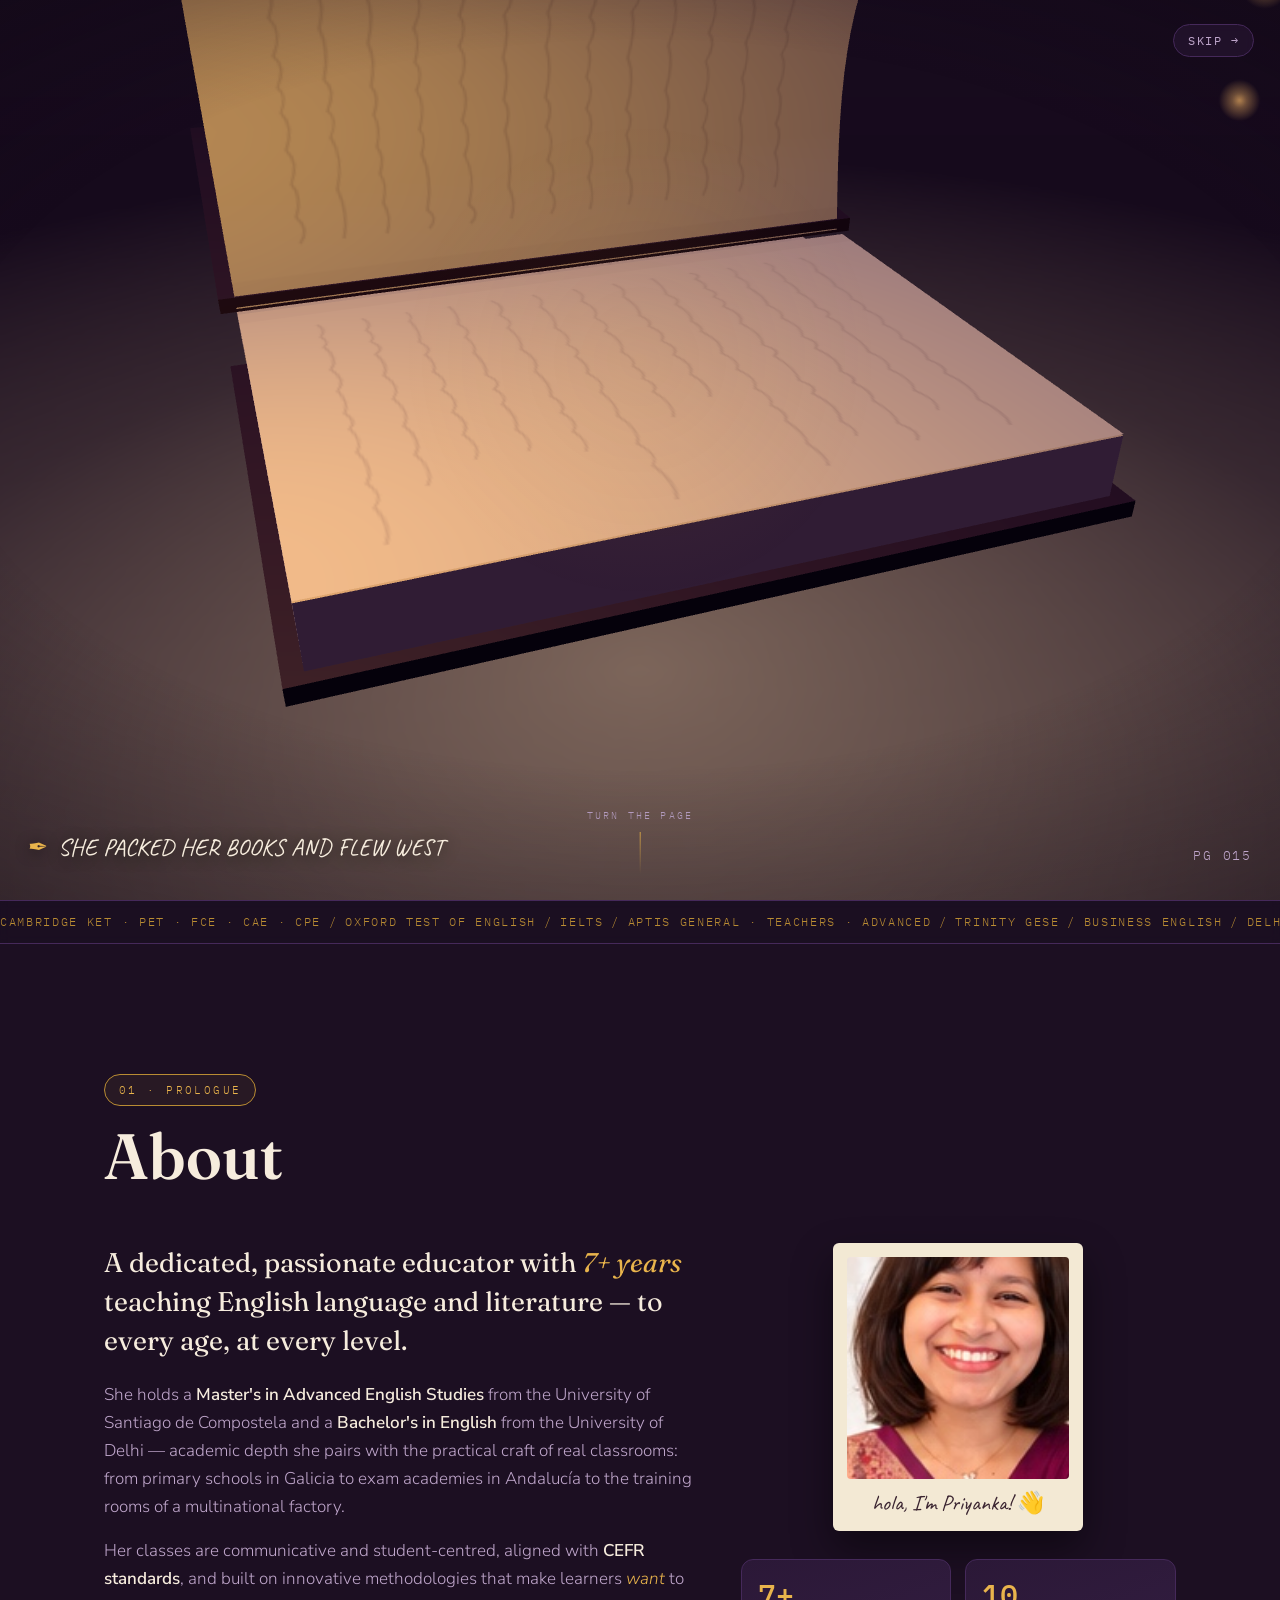
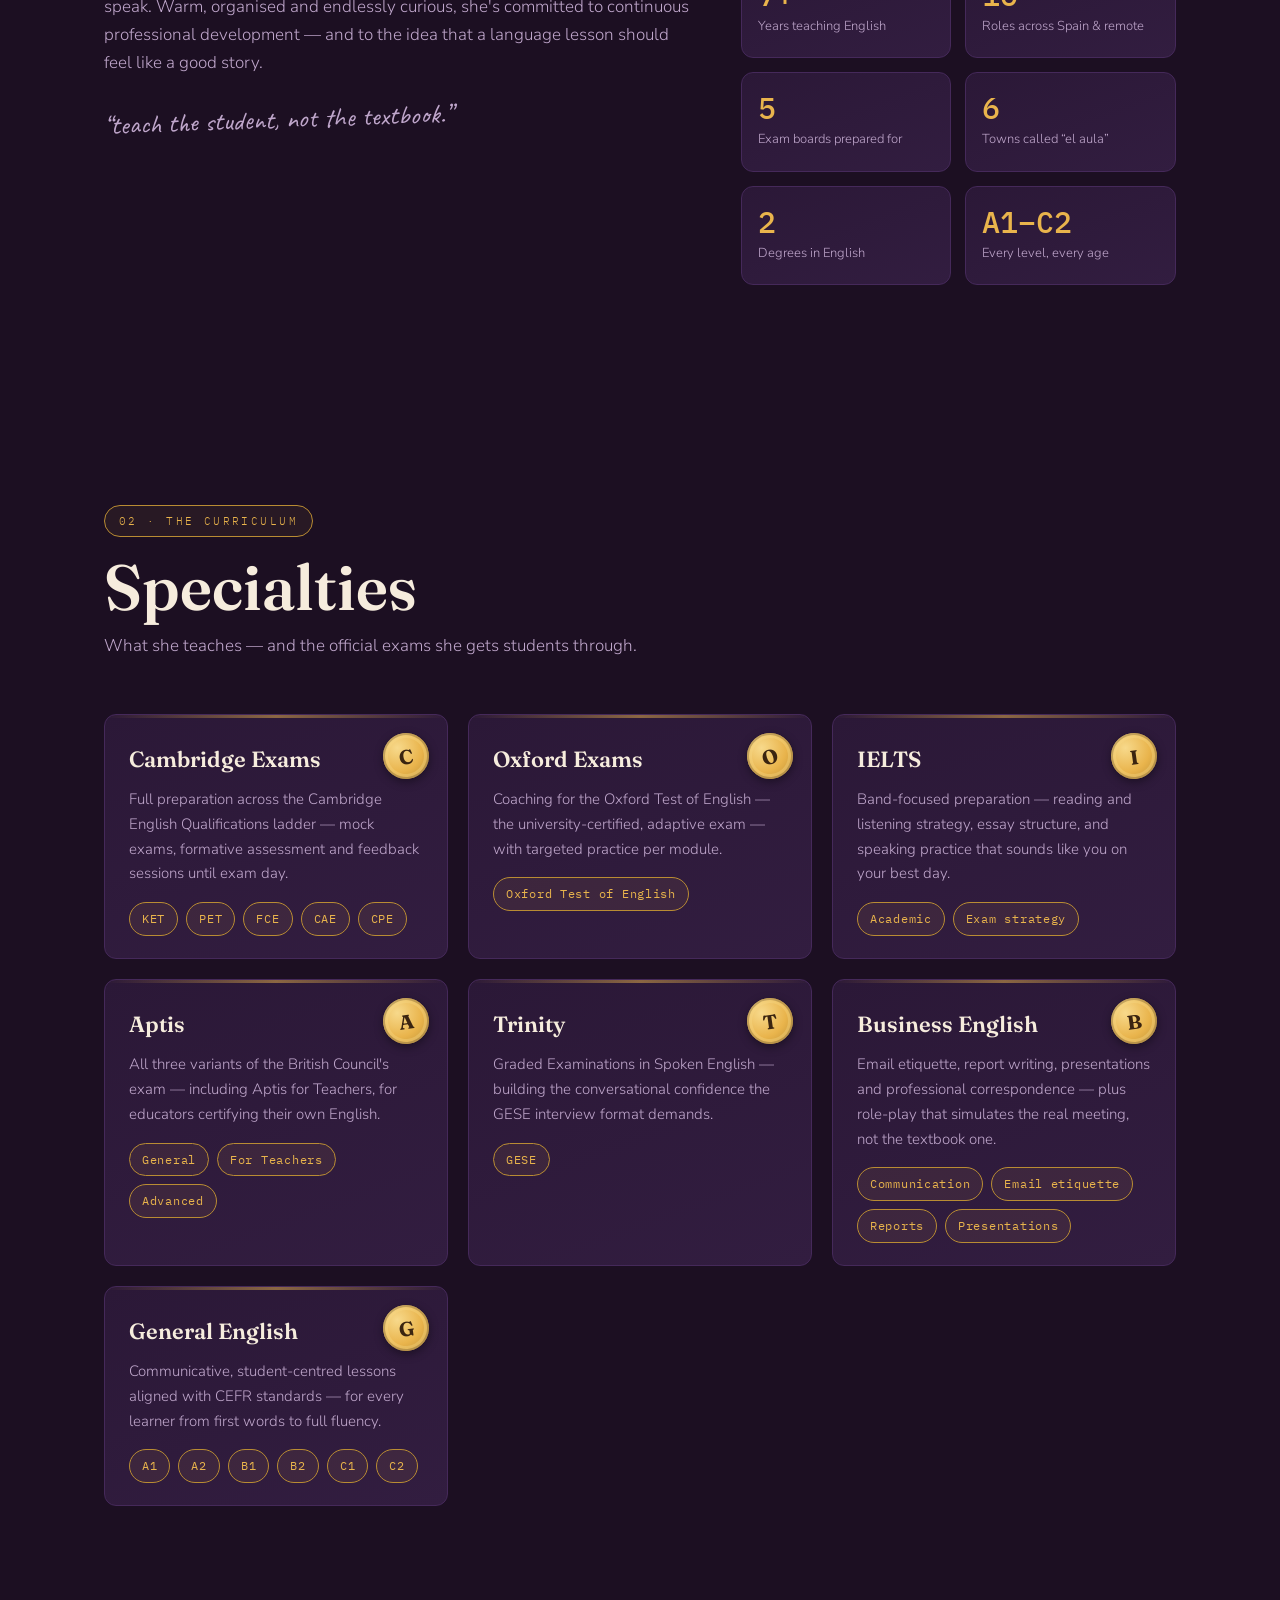
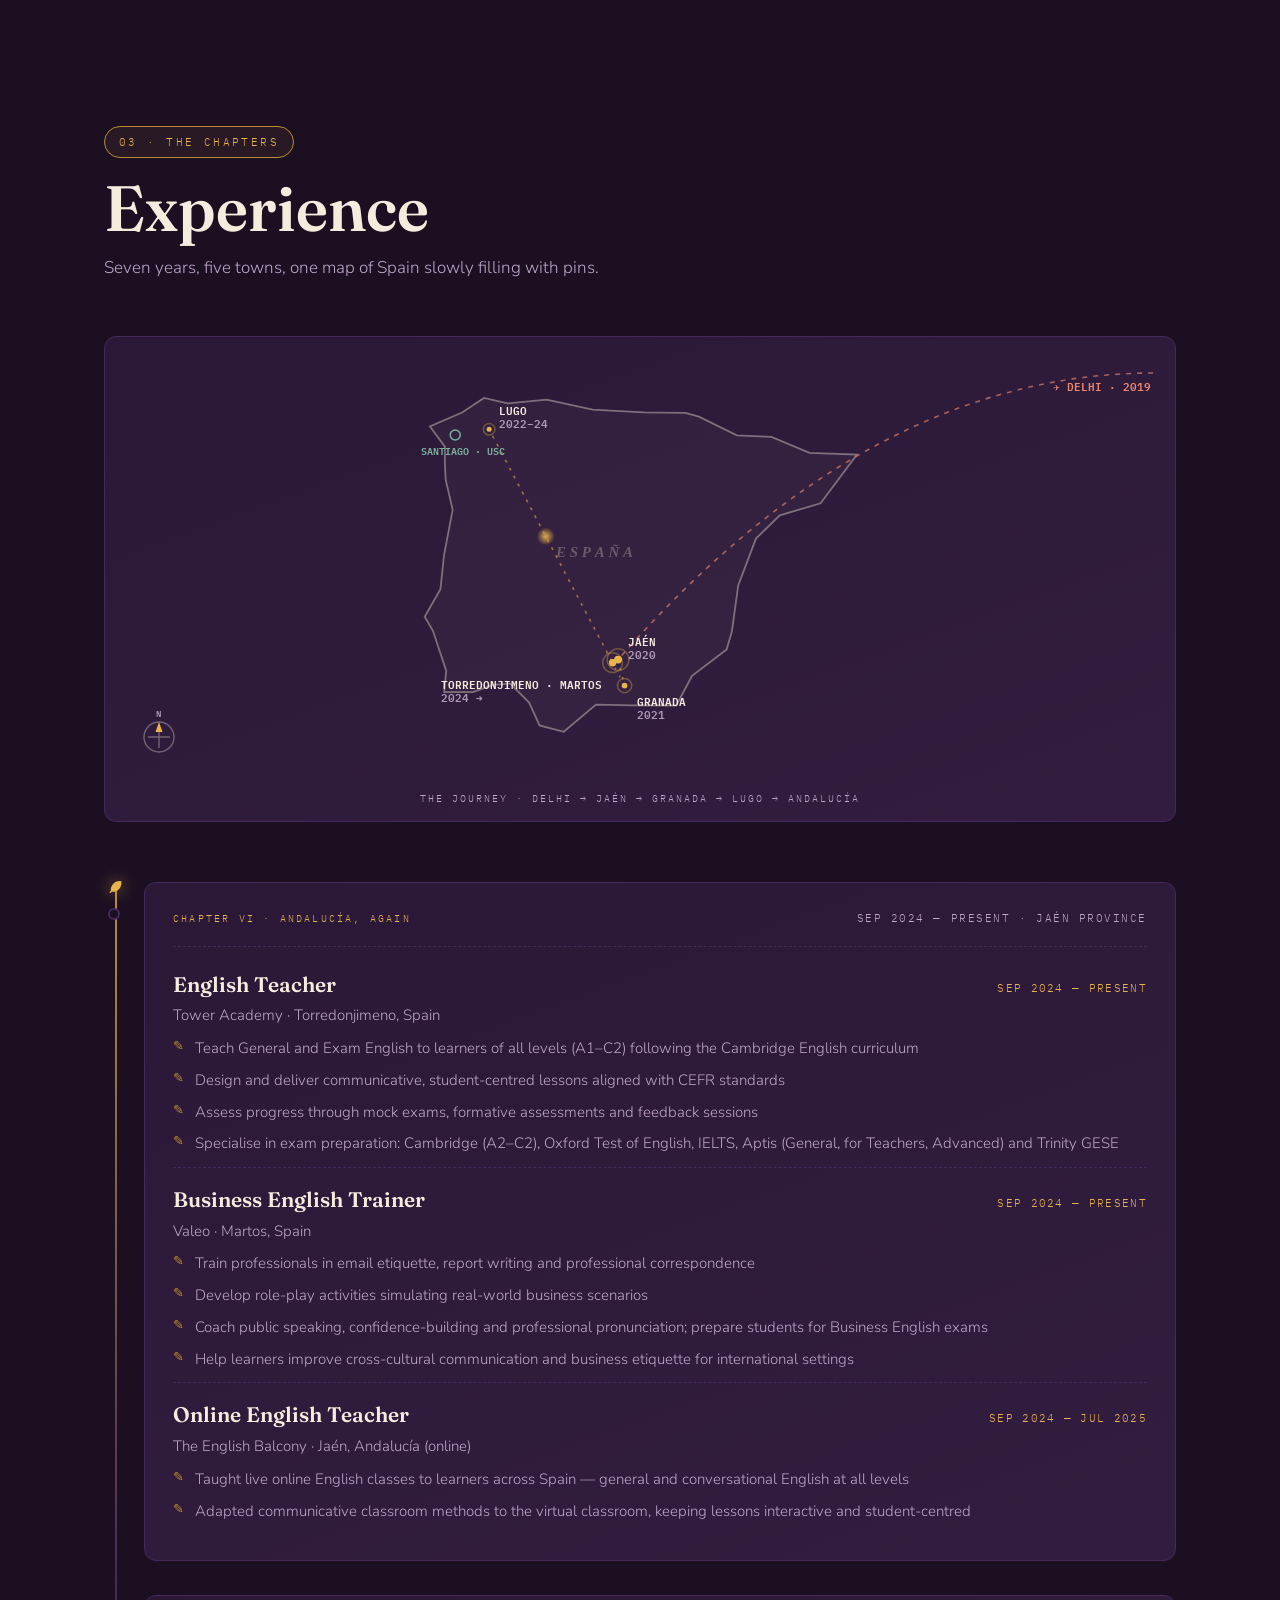
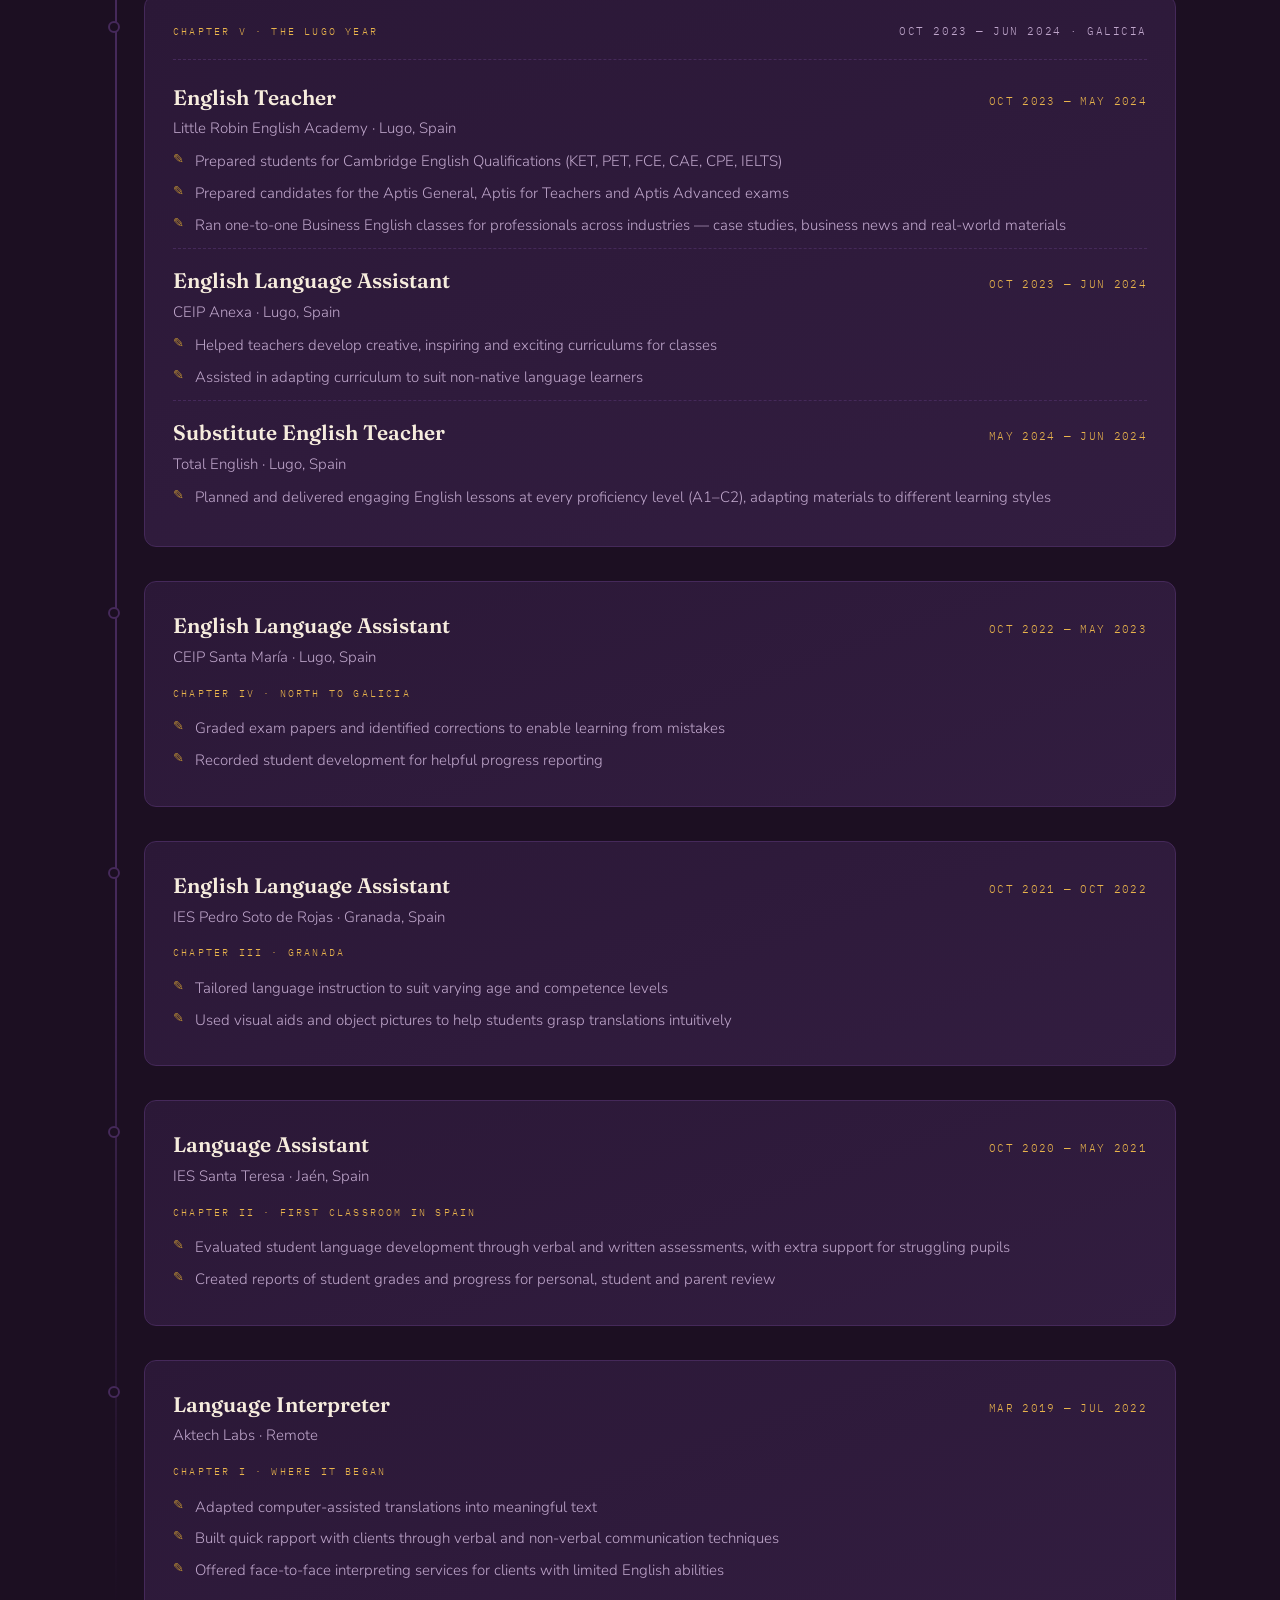
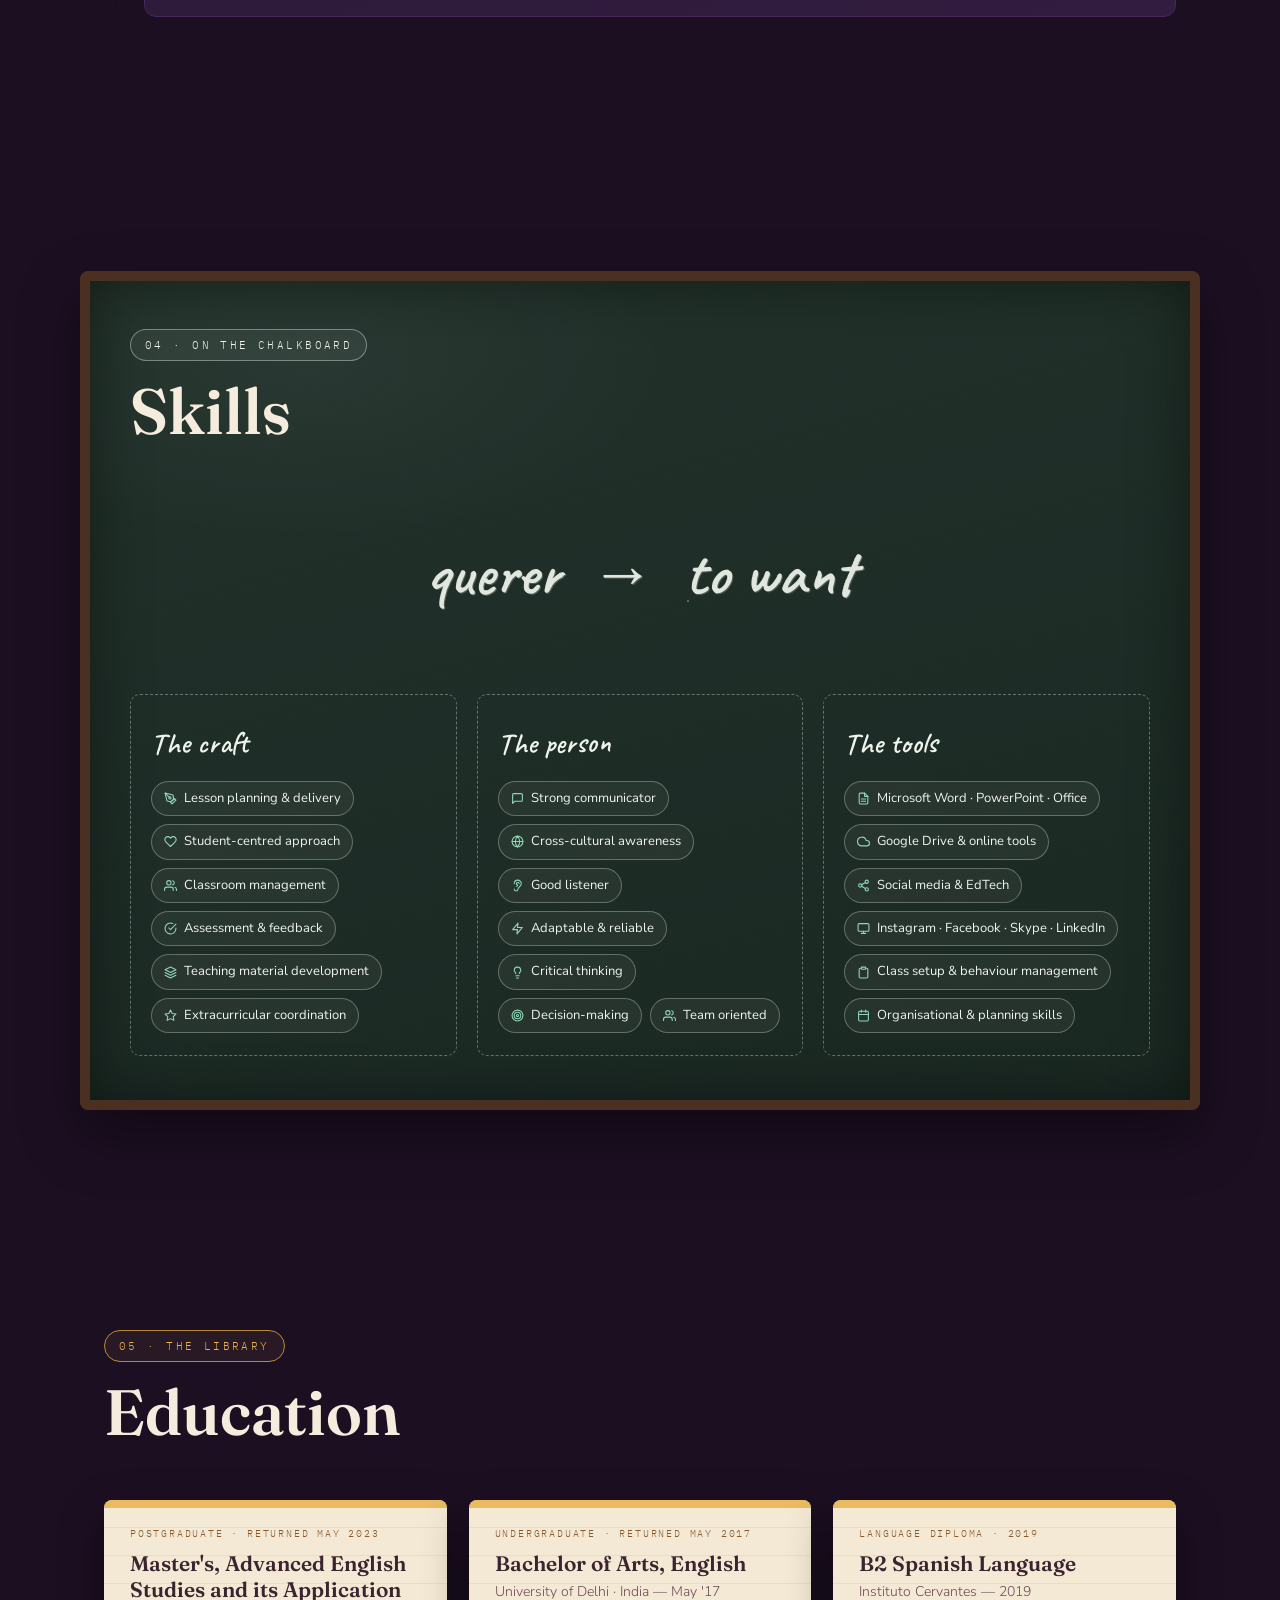
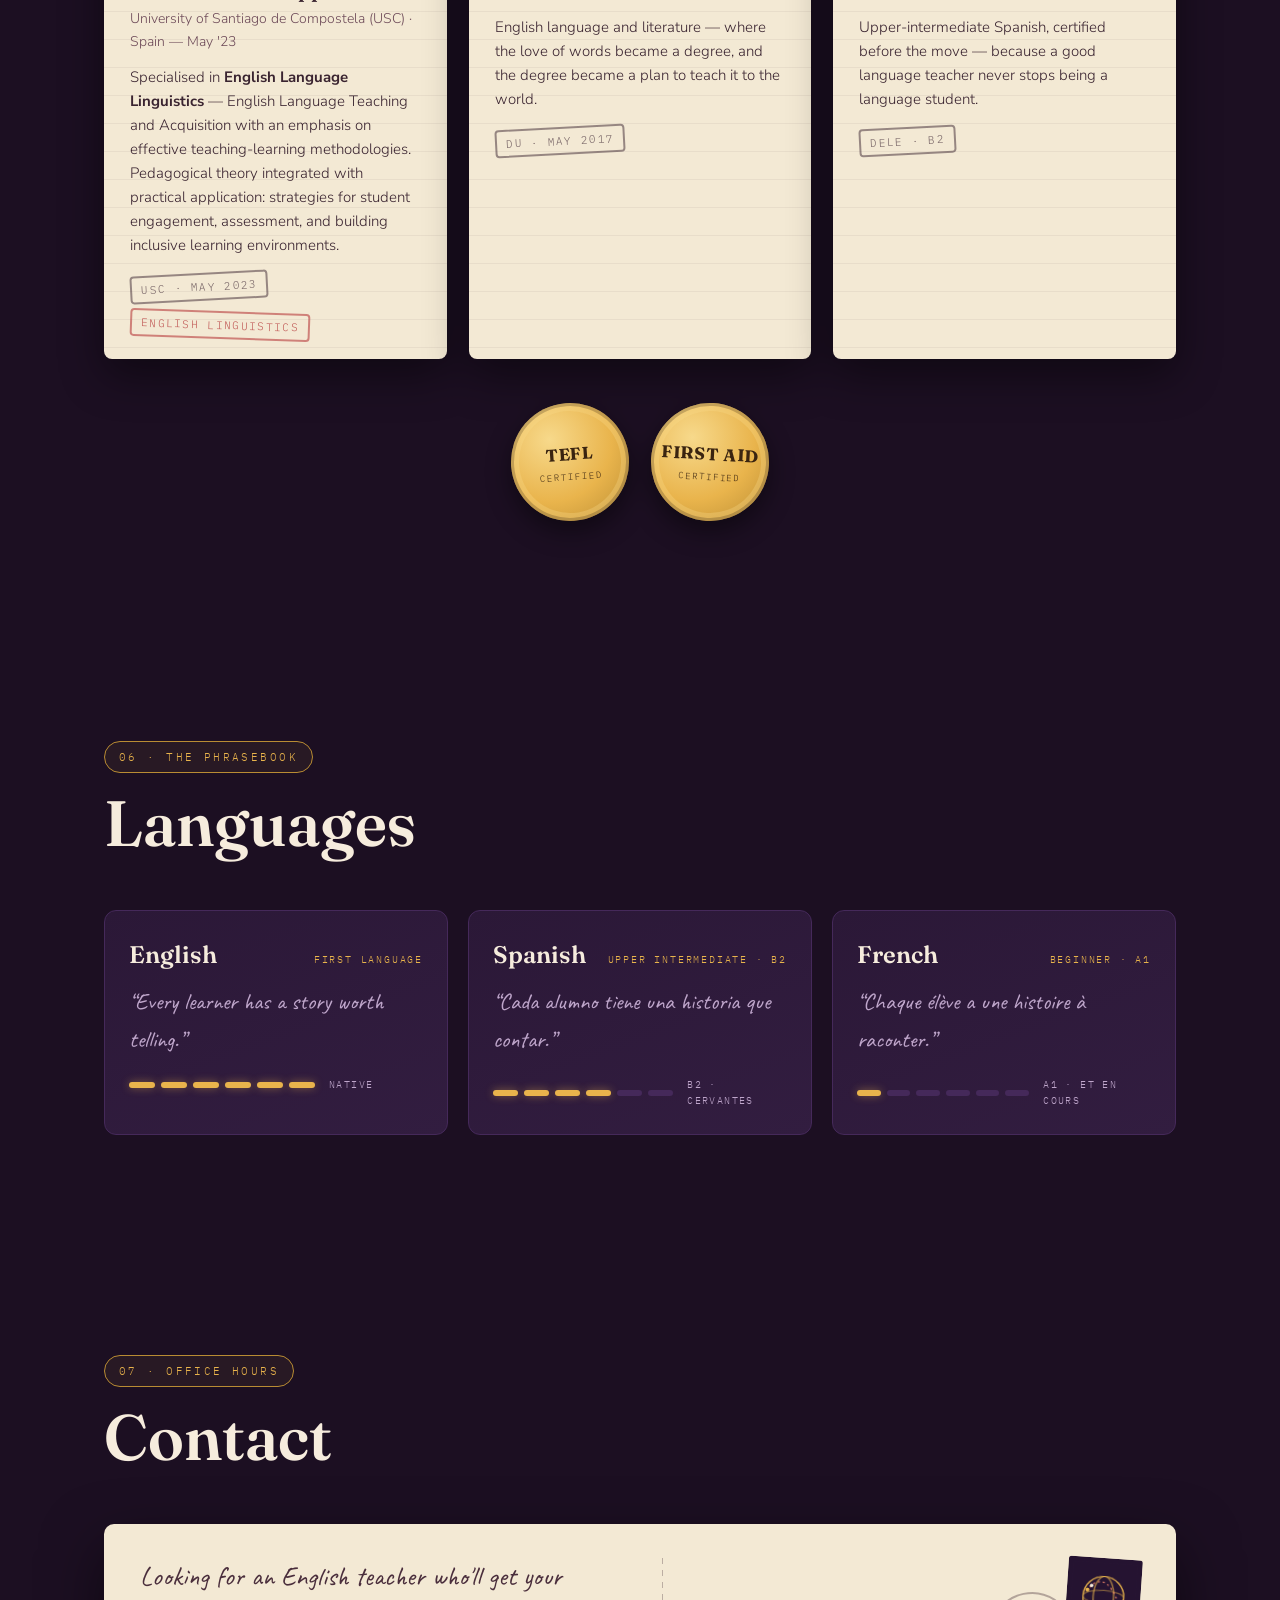
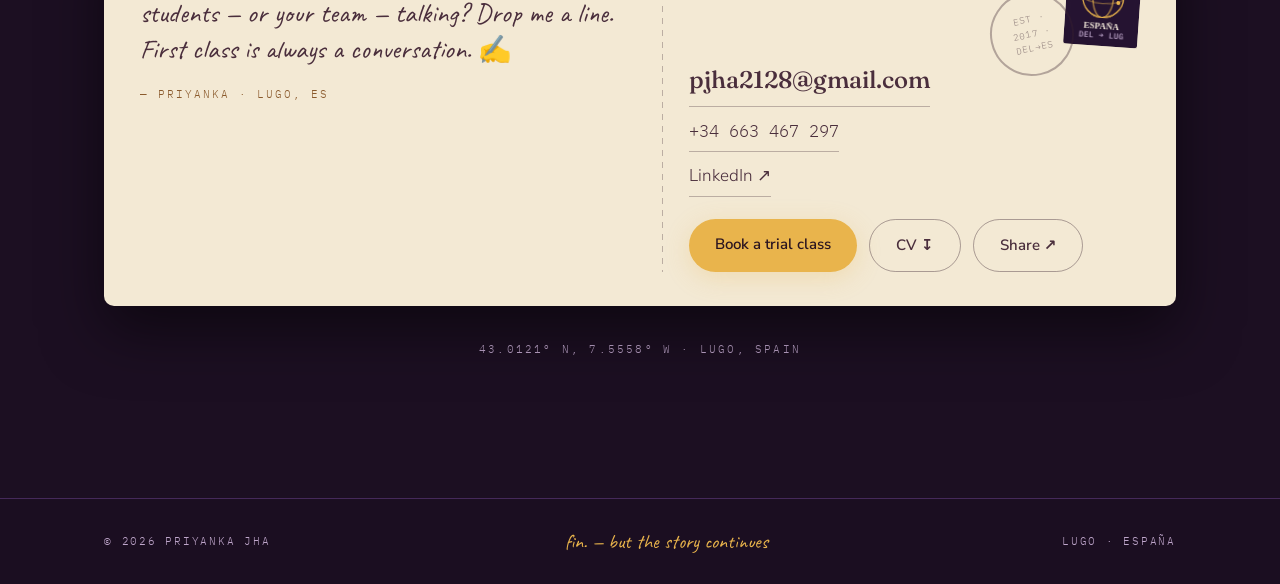
==== commit e61ddda0: "Add Spanish edition, share card, trial-class CTA, print résumé, 404 page and letter interactions - e" ====
--- a/index.html
+++ b/index.html
@@ -8,6 +8,9 @@
   <meta name="author" content="Priyanka Jha">
 
   <link rel="canonical" href="https://ipjha.github.io/">
+  <link rel="alternate" hreflang="en" href="https://ipjha.github.io/">
+  <link rel="alternate" hreflang="es" href="https://ipjha.github.io/es/">
+  <link rel="alternate" hreflang="x-default" href="https://ipjha.github.io/">
   <meta name="theme-color" content="#1c0f22">
 
   <!-- Open Graph -->
@@ -16,9 +19,13 @@
   <meta property="og:description" content="7+ years teaching English across Spain — exam preparation (Cambridge, Oxford, IELTS, Aptis, Trinity), Business English, and learners from A1 to C2.">
   <meta property="og:url" content="https://ipjha.github.io/">
   <meta property="og:site_name" content="Priyanka Jha">
-  <meta name="twitter:card" content="summary">
+  <meta property="og:image" content="https://ipjha.github.io/share.jpg">
+  <meta property="og:image:width" content="1200">
+  <meta property="og:image:height" content="630">
+  <meta name="twitter:card" content="summary_large_image">
   <meta name="twitter:title" content="Priyanka Jha — English Language Teacher">
   <meta name="twitter:description" content="7+ years teaching English across Spain — Cambridge, Oxford, IELTS, Aptis & Trinity exam prep, Business English, A1–C2.">
+  <meta name="twitter:image" content="https://ipjha.github.io/share.jpg">
 
   <link rel="icon" type="image/svg+xml" href="favicon.svg">
   <link rel="icon" type="image/png" sizes="512x512" href="favicon.png">
@@ -94,7 +101,8 @@
         <a href="#education">Education</a>
         <a href="#languages">Languages</a>
         <a href="#contact">Contact</a>
-        <a class="nav__cta" href="Priyanka_Jha_CV.png" target="_blank" rel="noopener">CV ↧</a>
+        <a class="nav__lang mono" href="es/" lang="es" aria-label="Versión en español">ES</a>
+        <a class="nav__cta" href="Priyanka_Jha_CV.jpg" target="_blank" rel="noopener">CV ↧</a>
       </nav>
       <button class="nav__burger" id="burger" aria-label="Menu" aria-expanded="false" aria-controls="navLinks">
         <span></span><span></span>
@@ -120,8 +128,9 @@
         and one simple belief — <em class="hand">every learner has a story worth telling in English.</em></p>
 
       <div class="hero__cta reveal">
-        <a class="btn btn--gold" href="#experience">Read her story</a>
-        <a class="btn btn--ghost" href="Priyanka_Jha_CV.png" target="_blank" rel="noopener">Download CV</a>
+        <a class="btn btn--gold" href="mailto:pjha2128@gmail.com?subject=Trial%20class%20enquiry&amp;body=Hi%20Priyanka%2C%0A%0AI%27d%20like%20to%20book%20a%20trial%20English%20class.%0A%0AWho%20it%27s%20for%3A%20%0ACurrent%20level%20(if%20known)%3A%20%0APreferred%20days%20and%20times%3A%20%0A%0AThanks!">Book a trial class</a>
+        <a class="btn btn--ghost" href="#experience">Read her story</a>
+        <a class="btn btn--ghost" href="Priyanka_Jha_CV.jpg" target="_blank" rel="noopener">Download CV</a>
       </div>
 
       <div class="hero__strip mono reveal" aria-hidden="true">
@@ -603,8 +612,9 @@
             <a href="https://www.linkedin.com/in/priyanka-jha-652b40142" target="_blank" rel="noopener">LinkedIn ↗</a>
           </address>
           <div class="postcard__cta">
-            <a class="btn btn--gold" href="mailto:pjha2128@gmail.com">Say hello</a>
-            <a class="btn btn--ghost" href="Priyanka_Jha_CV.png" target="_blank" rel="noopener">CV ↧</a>
+            <a class="btn btn--gold" href="mailto:pjha2128@gmail.com?subject=Trial%20class%20enquiry&amp;body=Hi%20Priyanka%2C%0A%0AI%27d%20like%20to%20book%20a%20trial%20English%20class.%0A%0AWho%20it%27s%20for%3A%20%0ACurrent%20level%20(if%20known)%3A%20%0APreferred%20days%20and%20times%3A%20%0A%0AThanks!">Book a trial class</a>
+            <a class="btn btn--ghost" href="Priyanka_Jha_CV.jpg" target="_blank" rel="noopener">CV ↧</a>
+            <button class="btn btn--ghost" type="button" data-share>Share ↗</button>
           </div>
         </div>
       </div>
--- a/assets/css/main.css
+++ b/assets/css/main.css
@@ -251,6 +251,11 @@
   color: var(--gold) !important;
   margin-left: 6px;
 }
+.nav__lang {
+  font-size: 11px !important;
+  letter-spacing: .14em;
+  border: 1px solid var(--line);
+}
 .nav__cta:hover { background: rgba(233, 180, 76, .12) !important; }
 
 .nav__burger {
@@ -377,6 +382,11 @@
   box-shadow: 0 6px 24px rgba(233, 180, 76, .25);
 }
 .btn--gold:hover { transform: translateY(-2px); box-shadow: 0 10px 30px rgba(233, 180, 76, .38); }
+button.btn {
+  font-family: var(--body);
+  background: none;
+  cursor: pointer;
+}
 .btn--ghost {
   border: 1px solid var(--line);
   color: var(--ink);
@@ -1089,3 +1099,103 @@
   color: var(--muted);
 }
 .footer__hand { font-size: 20px; letter-spacing: 0; color: var(--gold); }
+
+/* ---------------------------------------------- toast */
+.toast {
+  position: fixed;
+  left: 50%;
+  bottom: 30px;
+  transform: translate(-50%, 16px);
+  z-index: 70;
+  background: var(--gold);
+  color: #2a1420;
+  font-size: 12px;
+  letter-spacing: .06em;
+  padding: 11px 20px;
+  border-radius: 999px;
+  box-shadow: 0 10px 30px rgba(0, 0, 0, .45);
+  opacity: 0;
+  pointer-events: none;
+  transition: opacity .25s ease, transform .3s cubic-bezier(.2, .8, .2, 1);
+}
+.toast--in { opacity: 1; transform: translate(-50%, 0); }
+
+/* ---------------------------------------------- print: a clean résumé
+   Ctrl+P turns the storybook into a quiet, ink-friendly document —
+   no scene, no theatre, just the facts in reading order. */
+@media print {
+  :root {
+    --ink: #111;
+    --muted: #444;
+    --gold: #7a5a1e;
+    --line: #bbb;
+  }
+  body {
+    background: #fff !important;
+    color: #111;
+    font-size: 11pt;
+    line-height: 1.45;
+  }
+  body::before { display: none; }
+
+  .scene, .spotlight, .ribbon, .intro, .nav, .ticker,
+  .hero__cta, .hero__scroll, .hero__eyebrow, .postcard__cta, .postcard__stamp,
+  .postcard__postmark, .mapcard, .chalk, .story__quill, .polaroid figcaption,
+  .about__note, .phrase__line, .footer__hand { display: none !important; }
+
+  main { z-index: auto; }
+  .hero { min-height: 0; padding: 0 0 12pt; }
+  .hero__inner { mask-image: none !important; -webkit-mask-image: none !important; }
+  .hero__name { font-size: 28pt; color: #111; }
+  .hero__word--outline { color: #111; -webkit-text-stroke: 0; }
+  .hero__role { color: #333; font-size: 13pt; }
+  .hero__sub { color: #444; max-width: none; }
+  .hero__strip { color: #444; }
+  .hero__strip b { color: #111; }
+
+  .section { padding: 14pt 0 4pt; }
+  .section--board .wrap {
+    background: none;
+    border: 0;
+    box-shadow: none;
+    padding: 0 24px;
+  }
+  .sec__head { margin-bottom: 8pt; }
+  .sec__tag { color: #666; border-color: #bbb; background: none; }
+  .sec__title { font-size: 17pt; color: #111; }
+  .sec__title .ch { opacity: 1 !important; transform: none !important; }
+  .sec__note { color: #555; }
+  .reveal { opacity: 1 !important; transform: none !important; }
+
+  .stat, .course, .leg__card, .panel--chalk, .libcard, .phrase, .postcard {
+    background: none !important;
+    border: 1px solid #ccc !important;
+    box-shadow: none !important;
+    color: #111 !important;
+    break-inside: avoid;
+  }
+  .stat__num, .leg__when, .leg__chapter, .chips--level li { color: #7a5a1e !important; }
+  .stat__lbl, .leg__org, .leg__points li, .course p, .libcard__school,
+  .about__text p + p, .phrase__level, .leg__stay { color: #444 !important; }
+  .about__lede, .about__lede em { color: #111; }
+  .panel__name { color: #111; }
+  .chips li { border-color: #ccc; background: none; color: #333; }
+  .chip-icon, .course__seal, .sealbadge { display: none !important; }
+  .cefr i { background: #ddd; }
+  .cefr i.on { background: #7a5a1e; box-shadow: none; }
+  .cefr__lbl { color: #555; }
+  .libcard { background-image: none !important; }
+  .libcard::before { display: none; }
+  .stamp, .stamp--red { color: #555; border-color: #999; transform: none; }
+
+  .postcard { color: #111 !important; }
+  .postcard__hand { color: #111; font-size: 13pt; }
+  .postcard__lines { margin-top: 8pt; }
+  .postcard__lines a { color: #111; border: 0; }
+  .contact__loc { color: #555; }
+
+  .footer { border-top: 1px solid #ccc; background: none; }
+  .footer__inner { color: #555; }
+
+  a { text-decoration: none; }
+}
